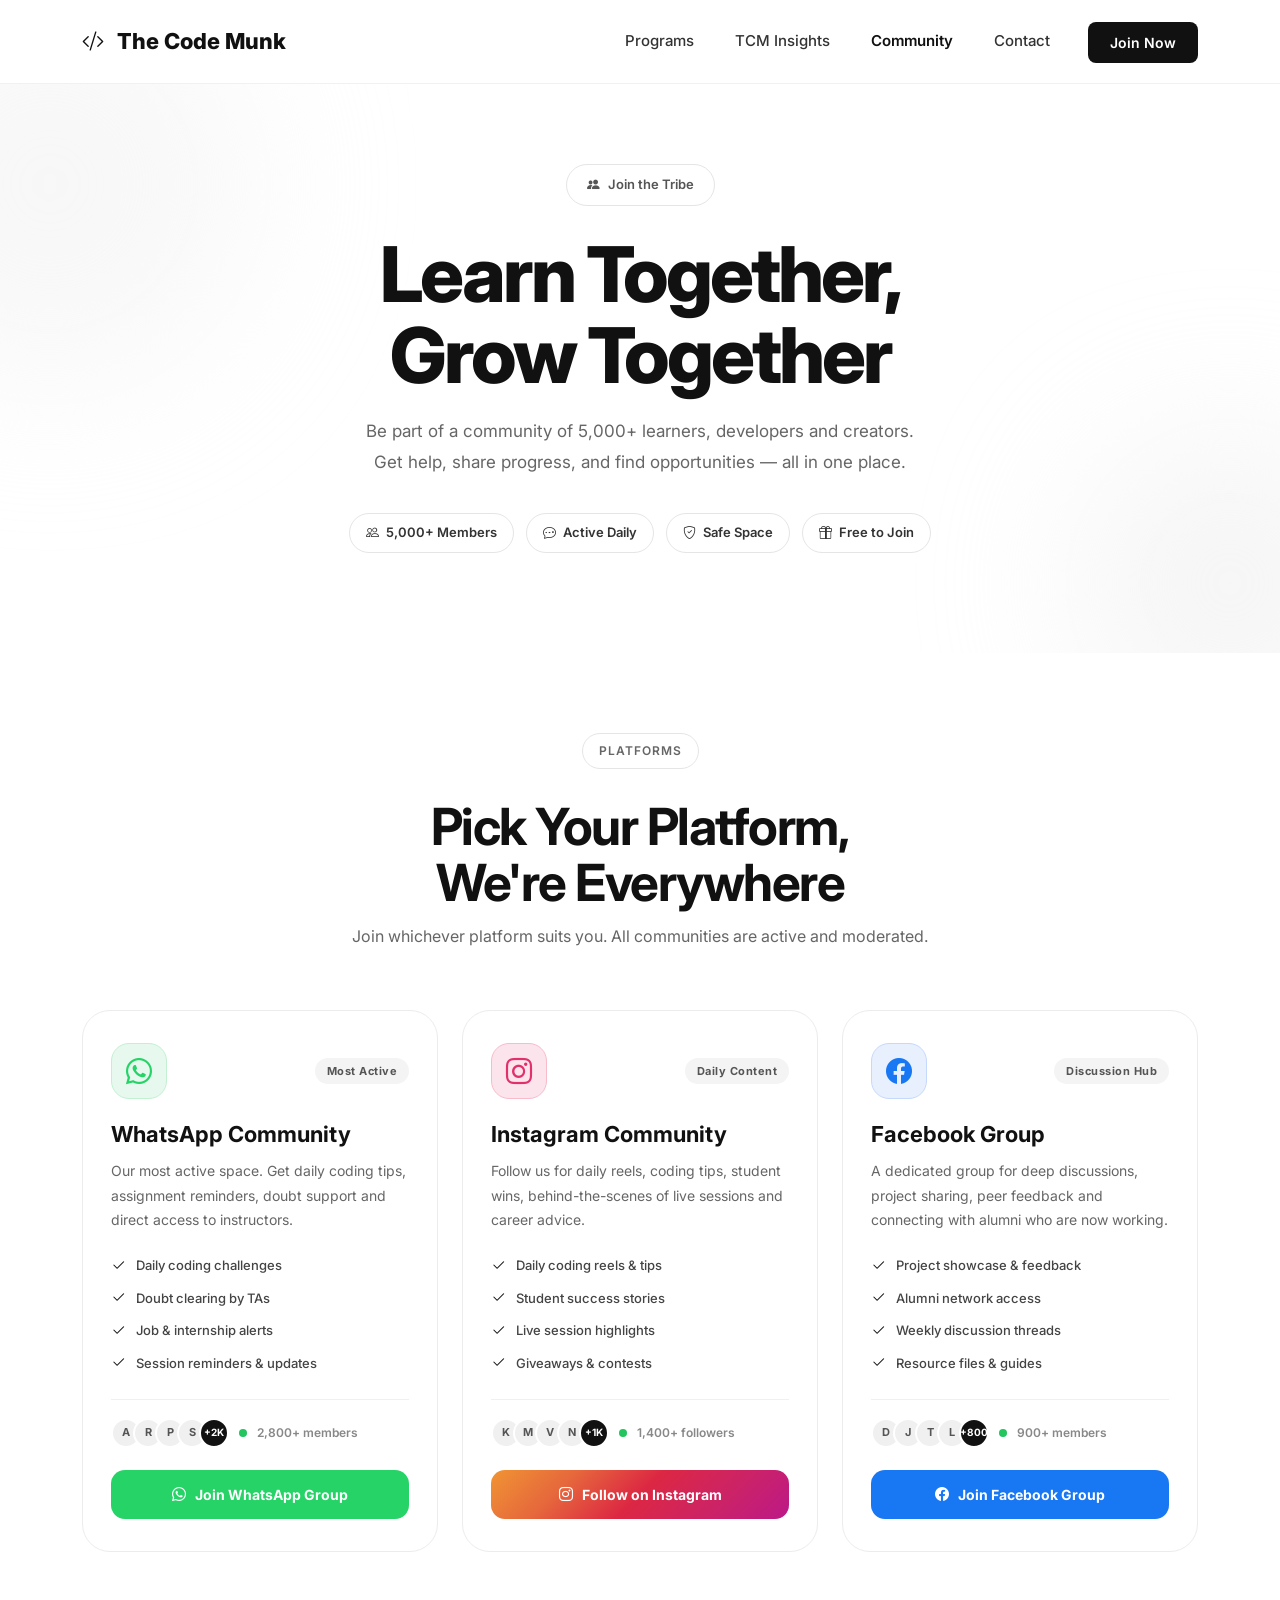
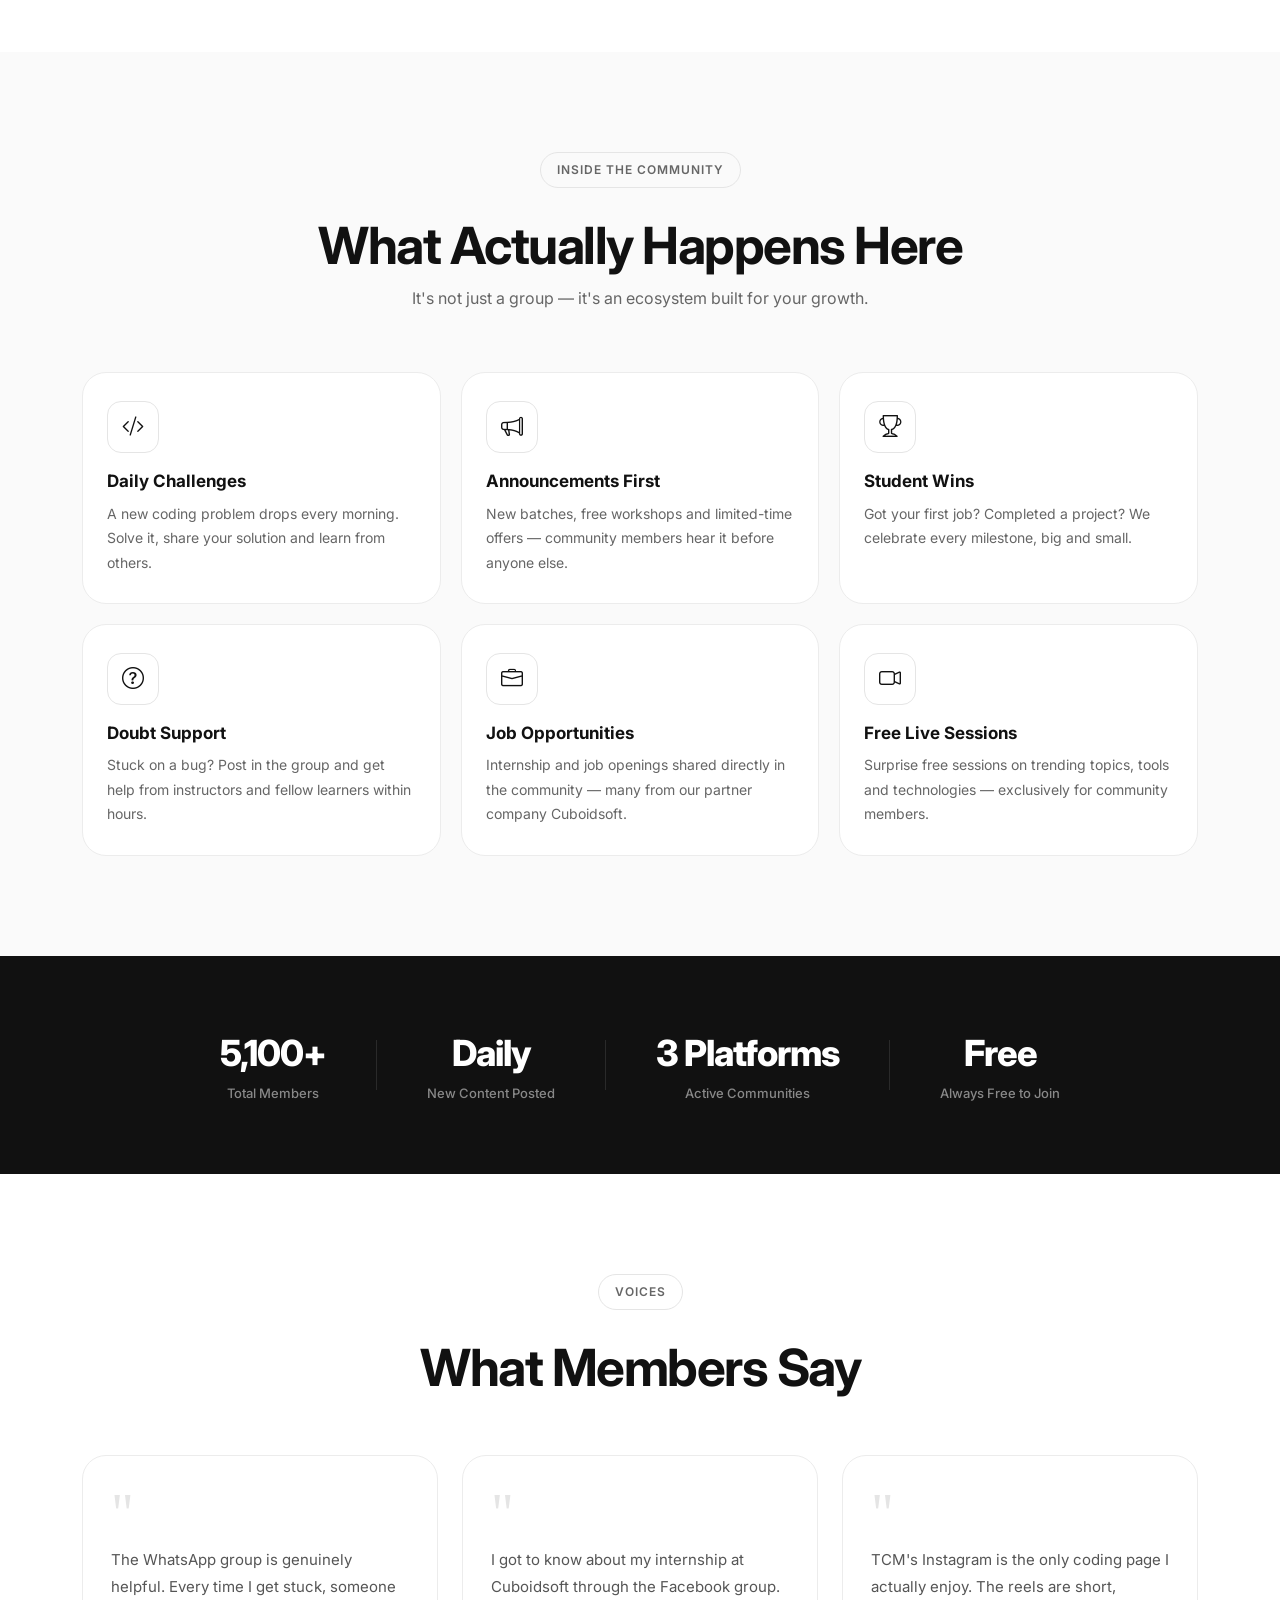
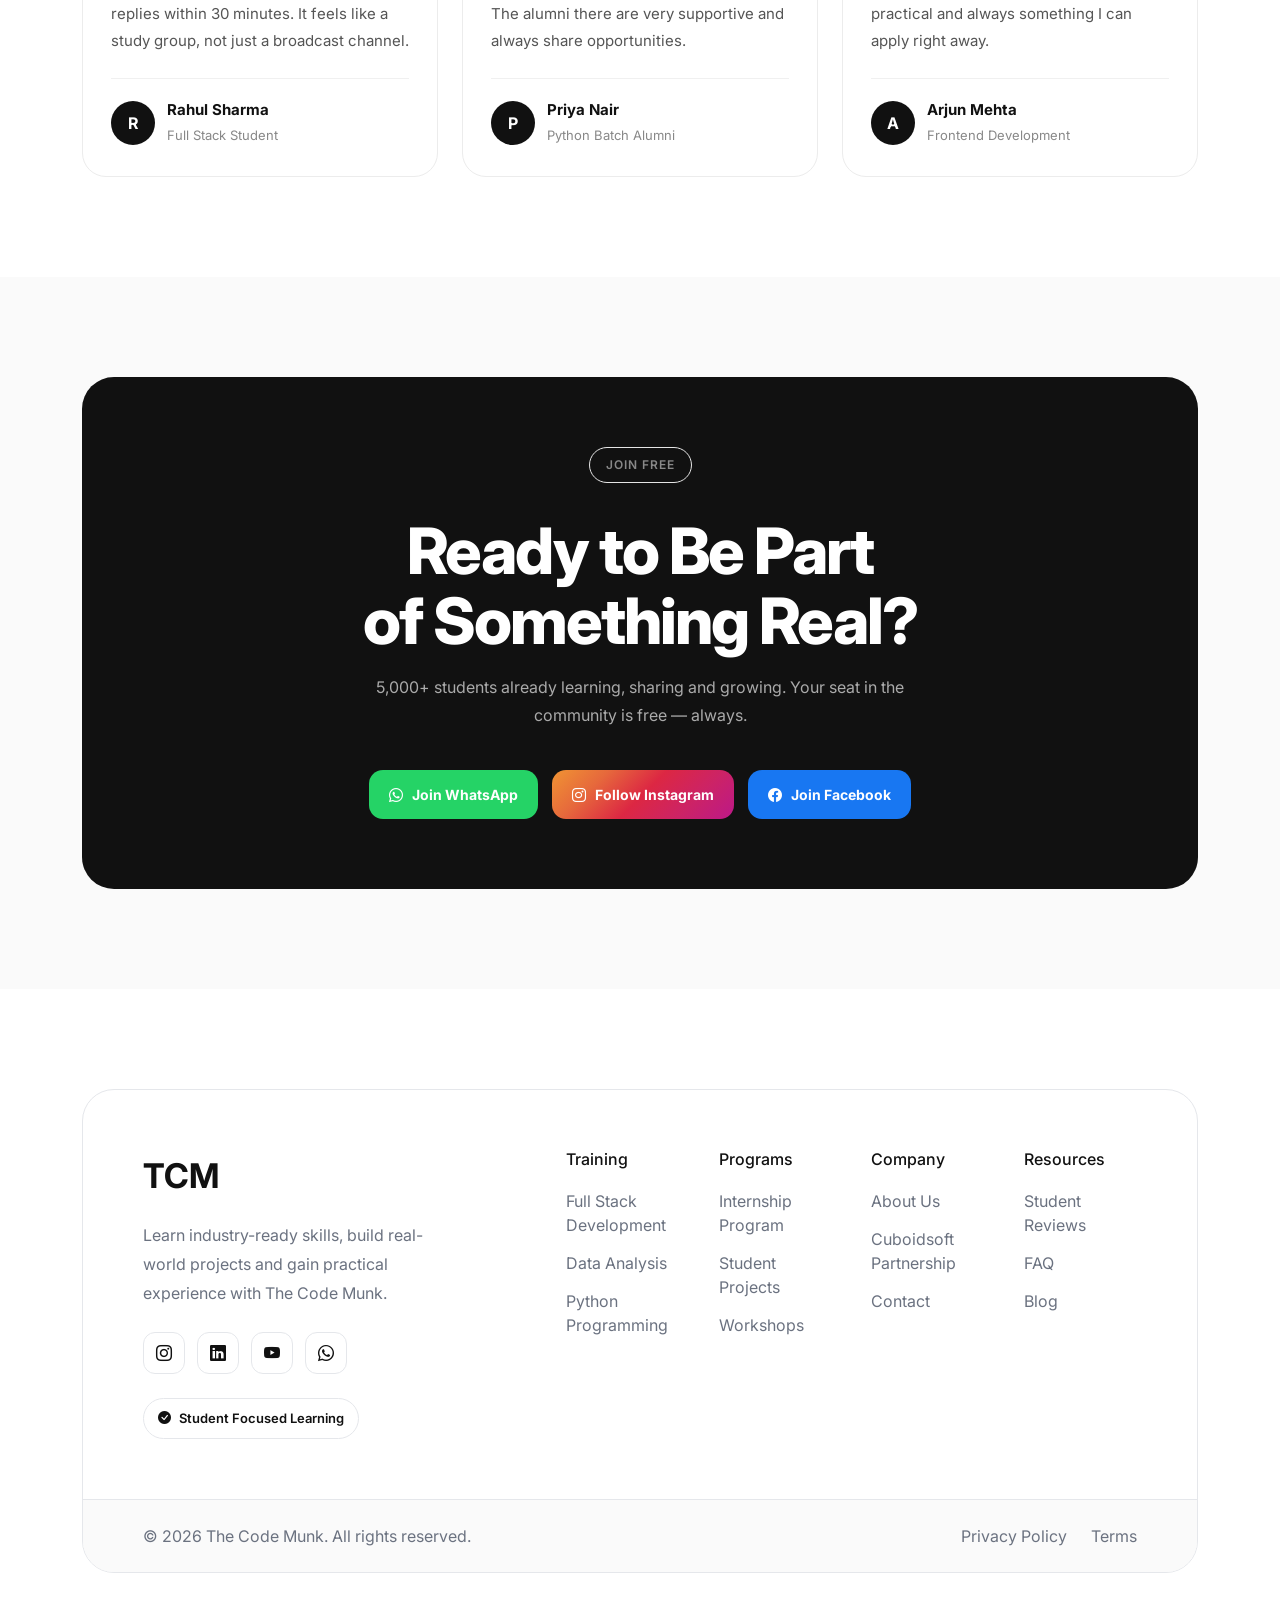
==== community.html @ fbb21da2 "Add files via upload" ====
<!DOCTYPE html>
<html lang="en">
<head>
    <meta charset="UTF-8">
    <meta name="viewport" content="width=device-width, initial-scale=1.0">
    <title>Community – The Code Munk</title>
    <link href="https://cdn.jsdelivr.net/npm/bootstrap@5.3.3/dist/css/bootstrap.min.css" rel="stylesheet">
    <link rel="stylesheet" href="https://cdn.jsdelivr.net/npm/bootstrap-icons@1.11.3/font/bootstrap-icons.min.css">
    <link rel="stylesheet" href="./assets/style.css">
    <link rel="stylesheet" href="./assets/community.css">
</head>
<body>

    <!-- ===== HEADER ===== -->
    <header class="header">
        <div class="container">
            <nav class="navbar navbar-expand-lg p-0">
                <a class="navbar-brand logo" href="index.html">
                    <i class="bi bi-code-slash"></i>
                    The Code Munk
                </a>
                <button class="navbar-toggler border-0 shadow-none" type="button"
                    data-bs-toggle="collapse" data-bs-target="#navbarMenu">
                    <i class="bi bi-list"></i>
                </button>
                <div class="collapse navbar-collapse justify-content-end" id="navbarMenu">
                    <ul class="navbar-nav align-items-lg-center">
                        <li class="nav-item"><a class="nav-link" href="programs.html">Programs</a></li>
                        <li class="nav-item"><a class="nav-link" href="insights.html">TCM Insights</a></li>
                        <li class="nav-item"><a class="nav-link active-nav" href="community.html">Community</a></li>
                        <li class="nav-item"><a class="nav-link" href="#">Contact</a></li>
                        <li class="nav-item"><a href="#" class="join-btn">Join Now</a></li>
                    </ul>
                </div>
            </nav>
        </div>
    </header>

    <!-- ===== HERO ===== -->
    <section class="cm-hero">
        <div class="container">
            <div class="cm-hero-inner">
                <span class="cm-hero-tag">
                    <i class="bi bi-people-fill"></i>
                    Join the Tribe
                </span>
                <h1>Learn Together,<br>Grow Together</h1>
                <p>
                    Be part of a community of 5,000+ learners, developers and creators.
                    Get help, share progress, and find opportunities — all in one place.
                </p>
                <div class="cm-hero-pills">
                    <span><i class="bi bi-people"></i> 5,000+ Members</span>
                    <span><i class="bi bi-chat-dots"></i> Active Daily</span>
                    <span><i class="bi bi-shield-check"></i> Safe Space</span>
                    <span><i class="bi bi-gift"></i> Free to Join</span>
                </div>
            </div>
        </div>
        <!-- Floating blobs -->
        <div class="cm-blob cm-blob-1"></div>
        <div class="cm-blob cm-blob-2"></div>
    </section>

    <!-- ===== PLATFORM CARDS ===== -->
    <section class="cm-platforms">
        <div class="container">

            <div class="cm-section-label text-center">
                <span class="section-tag">PLATFORMS</span>
                <h2>Pick Your Platform, <br class="d-none d-md-block">We're Everywhere</h2>
                <p>Join whichever platform suits you. All communities are active and moderated.</p>
            </div>

            <div class="cm-cards-grid">

                <!-- WhatsApp -->
                <div class="cm-platform-card cm-wa">
                    <div class="cm-platform-top">
                        <div class="cm-platform-icon">
                            <i class="bi bi-whatsapp"></i>
                        </div>
                        <div class="cm-platform-badge">Most Active</div>
                    </div>
                    <h3>WhatsApp Community</h3>
                    <p>
                        Our most active space. Get daily coding tips, assignment
                        reminders, doubt support and direct access to instructors.
                    </p>
                    <ul class="cm-platform-perks">
                        <li><i class="bi bi-check2"></i> Daily coding challenges</li>
                        <li><i class="bi bi-check2"></i> Doubt clearing by TAs</li>
                        <li><i class="bi bi-check2"></i> Job &amp; internship alerts</li>
                        <li><i class="bi bi-check2"></i> Session reminders &amp; updates</li>
                    </ul>
                    <div class="cm-members-row">
                        <div class="cm-member-avatars">
                            <span>A</span><span>R</span><span>P</span><span>S</span>
                            <span class="more">+2K</span>
                        </div>
                        <span class="cm-online-dot"></span>
                        <small>2,800+ members</small>
                    </div>
                    <a href="#" class="cm-join-btn cm-wa-btn">
                        <i class="bi bi-whatsapp"></i>
                        Join WhatsApp Group
                    </a>
                </div>

                <!-- Instagram -->
                <div class="cm-platform-card cm-ig">
                    <div class="cm-platform-top">
                        <div class="cm-platform-icon">
                            <i class="bi bi-instagram"></i>
                        </div>
                        <div class="cm-platform-badge">Daily Content</div>
                    </div>
                    <h3>Instagram Community</h3>
                    <p>
                        Follow us for daily reels, coding tips, student wins,
                        behind-the-scenes of live sessions and career advice.
                    </p>
                    <ul class="cm-platform-perks">
                        <li><i class="bi bi-check2"></i> Daily coding reels &amp; tips</li>
                        <li><i class="bi bi-check2"></i> Student success stories</li>
                        <li><i class="bi bi-check2"></i> Live session highlights</li>
                        <li><i class="bi bi-check2"></i> Giveaways &amp; contests</li>
                    </ul>
                    <div class="cm-members-row">
                        <div class="cm-member-avatars">
                            <span>K</span><span>M</span><span>V</span><span>N</span>
                            <span class="more">+1K</span>
                        </div>
                        <span class="cm-online-dot"></span>
                        <small>1,400+ followers</small>
                    </div>
                    <a href="#" class="cm-join-btn cm-ig-btn">
                        <i class="bi bi-instagram"></i>
                        Follow on Instagram
                    </a>
                </div>

                <!-- Facebook -->
                <div class="cm-platform-card cm-fb">
                    <div class="cm-platform-top">
                        <div class="cm-platform-icon">
                            <i class="bi bi-facebook"></i>
                        </div>
                        <div class="cm-platform-badge">Discussion Hub</div>
                    </div>
                    <h3>Facebook Group</h3>
                    <p>
                        A dedicated group for deep discussions, project sharing,
                        peer feedback and connecting with alumni who are now working.
                    </p>
                    <ul class="cm-platform-perks">
                        <li><i class="bi bi-check2"></i> Project showcase &amp; feedback</li>
                        <li><i class="bi bi-check2"></i> Alumni network access</li>
                        <li><i class="bi bi-check2"></i> Weekly discussion threads</li>
                        <li><i class="bi bi-check2"></i> Resource files &amp; guides</li>
                    </ul>
                    <div class="cm-members-row">
                        <div class="cm-member-avatars">
                            <span>D</span><span>J</span><span>T</span><span>L</span>
                            <span class="more">+800</span>
                        </div>
                        <span class="cm-online-dot"></span>
                        <small>900+ members</small>
                    </div>
                    <a href="#" class="cm-join-btn cm-fb-btn">
                        <i class="bi bi-facebook"></i>
                        Join Facebook Group
                    </a>
                </div>

            </div>

        </div>
    </section>

    <!-- ===== WHAT HAPPENS INSIDE ===== -->
    <section class="cm-inside">
        <div class="container">
            <div class="cm-section-label text-center">
                <span class="section-tag">INSIDE THE COMMUNITY</span>
                <h2>What Actually Happens Here</h2>
                <p>It's not just a group — it's an ecosystem built for your growth.</p>
            </div>
            <div class="cm-inside-grid">

                <div class="cm-inside-card">
                    <div class="cm-inside-icon"><i class="bi bi-code-slash"></i></div>
                    <h4>Daily Challenges</h4>
                    <p>A new coding problem drops every morning. Solve it, share your solution and learn from others.</p>
                </div>

                <div class="cm-inside-card">
                    <div class="cm-inside-icon"><i class="bi bi-megaphone"></i></div>
                    <h4>Announcements First</h4>
                    <p>New batches, free workshops and limited-time offers — community members hear it before anyone else.</p>
                </div>

                <div class="cm-inside-card">
                    <div class="cm-inside-icon"><i class="bi bi-trophy"></i></div>
                    <h4>Student Wins</h4>
                    <p>Got your first job? Completed a project? We celebrate every milestone, big and small.</p>
                </div>

                <div class="cm-inside-card">
                    <div class="cm-inside-icon"><i class="bi bi-question-circle"></i></div>
                    <h4>Doubt Support</h4>
                    <p>Stuck on a bug? Post in the group and get help from instructors and fellow learners within hours.</p>
                </div>

                <div class="cm-inside-card">
                    <div class="cm-inside-icon"><i class="bi bi-briefcase"></i></div>
                    <h4>Job Opportunities</h4>
                    <p>Internship and job openings shared directly in the community — many from our partner company Cuboidsoft.</p>
                </div>

                <div class="cm-inside-card">
                    <div class="cm-inside-icon"><i class="bi bi-camera-video"></i></div>
                    <h4>Free Live Sessions</h4>
                    <p>Surprise free sessions on trending topics, tools and technologies — exclusively for community members.</p>
                </div>

            </div>
        </div>
    </section>

    <!-- ===== STATS STRIP ===== -->
    <section class="cm-stats-strip">
        <div class="container">
            <div class="cm-stats-grid">
                <div class="cm-stat-item">
                    <strong>5,100+</strong>
                    <span>Total Members</span>
                </div>
                <div class="cm-stat-divider"></div>
                <div class="cm-stat-item">
                    <strong>Daily</strong>
                    <span>New Content Posted</span>
                </div>
                <div class="cm-stat-divider"></div>
                <div class="cm-stat-item">
                    <strong>3 Platforms</strong>
                    <span>Active Communities</span>
                </div>
                <div class="cm-stat-divider"></div>
                <div class="cm-stat-item">
                    <strong>Free</strong>
                    <span>Always Free to Join</span>
                </div>
            </div>
        </div>
    </section>

    <!-- ===== TESTIMONIALS ===== -->
    <section class="cm-testimonials">
        <div class="container">
            <div class="cm-section-label text-center">
                <span class="section-tag">VOICES</span>
                <h2>What Members Say</h2>
            </div>
            <div class="cm-testi-grid">

                <div class="cm-testi-card">
                    <div class="cm-testi-quote">"</div>
                    <p>The WhatsApp group is genuinely helpful. Every time I get stuck, someone replies within 30 minutes. It feels like a study group, not just a broadcast channel.</p>
                    <div class="cm-testi-user">
                        <div class="cm-testi-avatar">R</div>
                        <div>
                            <strong>Rahul Sharma</strong>
                            <span>Full Stack Student</span>
                        </div>
                    </div>
                </div>

                <div class="cm-testi-card">
                    <div class="cm-testi-quote">"</div>
                    <p>I got to know about my internship at Cuboidsoft through the Facebook group. The alumni there are very supportive and always share opportunities.</p>
                    <div class="cm-testi-user">
                        <div class="cm-testi-avatar">P</div>
                        <div>
                            <strong>Priya Nair</strong>
                            <span>Python Batch Alumni</span>
                        </div>
                    </div>
                </div>

                <div class="cm-testi-card">
                    <div class="cm-testi-quote">"</div>
                    <p>TCM's Instagram is the only coding page I actually enjoy. The reels are short, practical and always something I can apply right away.</p>
                    <div class="cm-testi-user">
                        <div class="cm-testi-avatar">A</div>
                        <div>
                            <strong>Arjun Mehta</strong>
                            <span>Frontend Development</span>
                        </div>
                    </div>
                </div>

            </div>
        </div>
    </section>

    <!-- ===== FINAL CTA ===== -->
    <section class="cm-cta">
        <div class="container">
            <div class="cm-cta-card">
                <span class="section-tag">JOIN FREE</span>
                <h2>Ready to Be Part<br>of Something Real?</h2>
                <p>5,000+ students already learning, sharing and growing. Your seat in the community is free — always.</p>
                <div class="cm-cta-btns">
                    <a href="#" class="cm-join-btn cm-wa-btn">
                        <i class="bi bi-whatsapp"></i> Join WhatsApp
                    </a>
                    <a href="#" class="cm-join-btn cm-ig-btn">
                        <i class="bi bi-instagram"></i> Follow Instagram
                    </a>
                    <a href="#" class="cm-join-btn cm-fb-btn">
                        <i class="bi bi-facebook"></i> Join Facebook
                    </a>
                </div>
            </div>
        </div>
    </section>

    <!-- ===== FOOTER ===== -->
    <footer class="footer">
        <div class="container">
            <div class="footer-card">
                <div class="footer-top">
                    <div class="footer-brand">
                        <a href="#" class="footer-logo">TCM</a>
                        <p>Learn industry-ready skills, build real-world projects and gain practical experience with The Code Munk.</p>
                        <div class="footer-social">
                            <a href="#"><i class="bi bi-instagram"></i></a>
                            <a href="#"><i class="bi bi-linkedin"></i></a>
                            <a href="#"><i class="bi bi-youtube"></i></a>
                            <a href="#"><i class="bi bi-whatsapp"></i></a>
                        </div>
                        <div class="footer-tag"><i class="bi bi-check-circle-fill"></i> Student Focused Learning</div>
                    </div>
                    <div class="footer-links">
                        <div class="footer-column">
                            <h4>Training</h4>
                            <a href="#">Full Stack Development</a>
                            <a href="#">Data Analysis</a>
                            <a href="#">Python Programming</a>
                        </div>
                        <div class="footer-column">
                            <h4>Programs</h4>
                            <a href="#">Internship Program</a>
                            <a href="#">Student Projects</a>
                            <a href="#">Workshops</a>
                        </div>
                        <div class="footer-column">
                            <h4>Company</h4>
                            <a href="#">About Us</a>
                            <a href="#">Cuboidsoft Partnership</a>
                            <a href="#">Contact</a>
                        </div>
                        <div class="footer-column">
                            <h4>Resources</h4>
                            <a href="#">Student Reviews</a>
                            <a href="#">FAQ</a>
                            <a href="#">Blog</a>
                        </div>
                    </div>
                </div>
                <div class="footer-bottom">
                    <p>© 2026 The Code Munk. All rights reserved.</p>
                    <div class="footer-bottom-links">
                        <a href="#">Privacy Policy</a>
                        <a href="#">Terms</a>
                    </div>
                </div>
            </div>
        </div>
    </footer>

    <script src="https://cdn.jsdelivr.net/npm/bootstrap@5.3.3/dist/js/bootstrap.bundle.min.js"></script>
</body>
</html>
---- assets/style.css ----
@import url('https://fonts.googleapis.com/css2?family=Inter:wght@300;400;500;600;700;800&display=swap');

*{
    margin:0;
    padding:0;
    box-sizing:border-box;
}

body{
    font-family:'Inter',sans-serif;
    background:#ffffff;
    color:#111111;
}

/* Header */

.header{
    background:#fff;
    border-bottom:1px solid #f1f1f1;
    padding:20px 0;
}

.logo{
    font-size:22px;
    font-weight:800;
    color:#111;
    text-decoration:none;
}

.logo i{
    margin-right:8px;
}

.nav-link{
    color:#333;
    font-size:15px;
    font-weight:500;
    margin-left:25px;
}

.nav-link:hover{
    color:#000;
}

.join-btn{
    margin-left:30px;
    background:#111;
    color:#fff;
    text-decoration:none;
    padding:12px 22px;
    font-size:14px;
    font-weight:600;
    border-radius:8px;
}

.join-btn:hover{
    color:#fff;
}

/* Hero */

.hero{
    min-height:calc(100vh - 85px);
    display:flex;
    align-items:center;
    padding:80px 0;
}

.hero-tag{
    display:inline-block;
    font-size:12px;
    letter-spacing:4px;
    font-weight:600;
    color:#888;
    margin-bottom:24px;
}

.hero-title{
    font-size:clamp(3rem,7vw,6rem);
    font-weight:700;
    line-height:1.05;
    letter-spacing:-3px;
    margin-bottom:24px;
}

.hero-description{
    max-width:650px;
    margin:auto;
    color:#666;
    font-size:clamp(1rem,1.5vw,1.15rem);
    line-height:1.9;
}

.hero-buttons{
    margin-top:40px;
    display:flex;
    justify-content:center;
    gap:15px;
    flex-wrap:wrap;
}

.primary-btn,
.secondary-btn{
    text-decoration:none;
    padding:14px 28px;
    font-weight:600;
    display:flex;
    align-items:center;
    gap:10px;
}

.primary-btn{
    background:#111;
    color:#fff;
    border-radius:8px;
}

.primary-btn:hover{
    color:#fff;
}

.secondary-btn{
    border:1px solid #ddd;
    color:#111;
    border-radius:8px;
}

.secondary-btn:hover{
    color:#111;
}

/* Tablet */

@media(max-width:991px){

    .navbar-nav{
        padding-top:20px;
        text-align:center;
    }

    .nav-link{
        margin:10px 0;
    }

    .join-btn{
        margin:15px 0 0;
        display:inline-block;
    }

    .hero{
        min-height:auto;
        padding:100px 0 80px;
    }
}

/* Mobile */

@media(max-width:576px){

    .logo{
        font-size:18px;
    }

    .hero{
        padding:70px 0;
    }

    .hero-title{
        letter-spacing:-1px;
        line-height:1.1;
    }

    .hero-description{
        font-size:15px;
        line-height:1.8;
    }

    .primary-btn,
    .secondary-btn{
        width:100%;
        max-width:260px;
        justify-content:center;
    }
}


/* Event CSS */
.events-section{
    padding:100px 0;
}

.section-header{
    margin-bottom:50px;
}

.section-tag{
    font-size:12px;
    letter-spacing:4px;
    text-transform:uppercase;
    font-weight:600;
    color:#777;
}

.section-title{
    font-size:clamp(2rem,5vw,3.5rem);
    font-weight:700;
    margin:15px 0;
}

.section-description{
    color:#666;
    max-width:600px;
    margin:auto;
}

/* Tabs */

.event-tabs{
    gap:10px;
    margin-bottom:50px;
}

.event-tabs .nav-link{
    border:1px solid #e5e5e5;
    background:#fff;
    color:#111;
    border-radius:50px;
    padding:10px 20px;
    font-size:14px;
}

.event-tabs .nav-link.active{
    background:#111;
    color:#fff;
}

/* Grid */

.event-grid{
    display:grid;
    grid-template-columns:repeat(2,1fr);
    gap:24px;
}

/* Card */

.event-card{
    border:1px solid #ececec;
    border-radius:24px;
    padding:28px;
    background:#fff;
}

.hidden-event{
    display:none;
}

.live-indicator{
    display:flex;
    align-items:center;
    gap:10px;
    margin-bottom:18px;
    font-size:12px;
    font-weight:600;
    text-transform:uppercase;
    color:#666;
}

.live-dot{
    width:8px;
    height:8px;
    border-radius:50%;
    background:#111;
    animation:blink 1.2s infinite;
}

@keyframes blink{
    50%{
        opacity:.2;
    }
}

.event-card h3{
    font-size:24px;
    font-weight:700;
    margin-bottom:12px;
}

.event-card p{
    color:#666;
    line-height:1.7;
    margin-bottom:20px;
}

/* Seat Layout */

.seat-visual{
    display:grid;
    grid-template-columns:repeat(8,1fr);
    gap:8px;
    max-width:240px;
    margin-bottom:12px;
}

.seat-visual span{
    width:18px;
    height:18px;
    border:1px solid #111;
    border-radius:4px;
}

.seat-visual .filled{
    background:#111;
}

.seat-count{
    font-size:13px;
    color:#666;
    margin-bottom:20px;
}

/* Meta */

.event-meta{
    display:flex;
    gap:18px;
    flex-wrap:wrap;
    margin-bottom:20px;
}

.event-meta span{
    display:flex;
    align-items:center;
    gap:8px;
    color:#666;
    font-size:14px;
}

/* Link */

.event-link{
    color:#111;
    text-decoration:none;
    font-weight:600;
}

.event-link:hover{
    color:#111;
}

/* Load More */

.load-more-wrap{
    text-align:center;
    margin-top:40px;
}

.load-more-btn{
    border:none;
    background:none;
    font-size:15px;
    font-weight:600;
    color:#111;
}

/* Mobile */

@media(max-width:768px){

    .events-section{
        padding:70px 0;
    }

    .event-grid{
        grid-template-columns:1fr;
    }

    .event-card{
        padding:22px;
    }

    .event-card h3{
        font-size:20px;
    }

    .seat-visual{
        max-width:220px;
    }
}


/* Courses Section */

/* =========================
COURSES SECTION
========================= */

.courses-section{
    padding:100px 0;
}

.section-header{
    text-align:center;
    max-width:700px;
    margin:0 auto 50px;
}

.section-tag{
    display:inline-block;
    font-size:12px;
    font-weight:600;
    letter-spacing:3px;
    text-transform:uppercase;
    color:#666;
    margin-bottom:15px;
}

.section-header h2{
    font-size:48px;
    font-weight:700;
    line-height:1.1;
    margin-bottom:15px;
    letter-spacing:-2px;
}

.section-header p{
    font-size:16px;
    color:#666;
    margin:0;
}

/* =========================
TABS
========================= */

.course-tabs{
    gap:12px;
    margin-bottom:50px;
}

.course-tabs .nav-link{
    border:none;
    background:#f5f5f5;
    color:#111;
    border-radius:50px;
    padding:12px 22px;
    font-size:14px;
    font-weight:500;
}

.course-tabs .nav-link.active{
    background:#111 !important;
    color:#fff !important;
}

/* =========================
GRID
========================= */

.course-grid{
    display:grid;
    grid-template-columns:repeat(3,1fr);
    gap:20px;
}

/* =========================
CARD
========================= */

.course-card{
    border:1px solid #ececec;
    border-radius:24px;
    padding:24px;
    background:#fff;
    transition:.3s ease;

    display:flex;
    flex-direction:column;
}

.course-card:hover{
    transform:translateY(-5px);
    border-color:#d8d8d8;
}

/* Icon */

.course-icon{
    width:52px;
    height:52px;
    border:1px solid #e5e5e5;
    border-radius:14px;

    display:flex;
    align-items:center;
    justify-content:center;

    margin-bottom:18px;
}

.course-icon i{
    font-size:22px;
}

/* Price */

.course-price{
    display:flex;
    align-items:center;
    gap:10px;

    margin-bottom:14px;

    font-size:24px;
    font-weight:700;
    color:#111;
}

.course-price span{
    font-size:14px;
    font-weight:500;
    color:#999;
    text-decoration:line-through;
}

/* Title */

.course-card h3{
    font-size:22px;
    font-weight:600;
    line-height:1.3;
    margin-bottom:12px;
}

/* Description */

.course-card p{
    color:#666;
    line-height:1.7;
    font-size:14px;
    margin-bottom:20px;
}

/* CTA */

.course-card a{
    text-decoration:none;
    color:#111;
    font-weight:600;
    font-size:14px;

    display:flex;
    align-items:center;
    gap:8px;

    margin-top:auto;
}

.course-card a i{
    transition:.3s;
}

.course-card:hover a i{
    transform:translateX(4px);
}

/* =========================
RESPONSIVE
========================= */

@media (max-width: 992px){

    .course-grid{
        grid-template-columns:repeat(2,1fr);
    }

    .section-header h2{
        font-size:38px;
    }

}

@media (max-width: 768px){

    .courses-section{
        padding:80px 0;
    }

    .course-grid{
        grid-template-columns:1fr;
    }

    .section-header h2{
        font-size:32px;
    }

    .course-tabs{
        gap:8px;
    }

    .course-tabs .nav-link{
        padding:10px 16px;
        font-size:13px;
    }

    .course-card{
        padding:20px;
    }

    .course-price{
        font-size:22px;
    }

}

/* Showcase */

.showcase-section{
    padding:120px 0;
    overflow:hidden;
}

.marquee-wrapper{
    width:100%;
    overflow:hidden;
    margin-top:60px;
}

.marquee-track{
    display:flex;
    gap:20px;
    width:max-content;
    animation:scrollMarquee 30s linear infinite;
}

.showcase-card{
    width:340px;
    height:220px;
    border-radius:24px;
    overflow:hidden;
    flex-shrink:0;
}

.showcase-card img{
    width:100%;
    height:100%;
    object-fit:cover;

    filter:grayscale(100%);
    transition:.5s ease;
}

.showcase-card:hover img{
    filter:grayscale(0%);
    transform:scale(1.08);
}

@keyframes scrollMarquee{

    from{
        transform:translateX(0);
    }

    to{
        transform:translateX(-50%);
    }

}

.showcase-section{
    padding:120px 0;
    overflow:hidden;
    position:relative;
}

.showcase-section .section-header{
    text-align:center;
    max-width:700px;
    margin:0 auto 70px;
}

.showcase-section .section-tag{
    font-size:12px;
    font-weight:600;
    letter-spacing:3px;
    text-transform:uppercase;
    color:#666;
}

.showcase-section h2{
    font-size:48px;
    font-weight:700;
    line-height:1.1;
    margin:15px 0;
    letter-spacing:-2px;
}

.showcase-section p{
    color:#666;
    margin:0;
}

/* Marquee */

.marquee-wrapper{
    overflow:hidden;
    width:100%;
    margin-bottom:20px;
}

.marquee-track{
    display:flex;
    gap:20px;
    width:max-content;
    animation:marqueeLeft 35s linear infinite;
}

.reverse .marquee-track{
    animation:marqueeRight 35s linear infinite;
}

.showcase-card{
    position:relative;
    width:360px;
    height:240px;
    overflow:hidden;
    border-radius:24px;
    flex-shrink:0;
    cursor:pointer;
}

.showcase-card img{
    width:100%;
    height:100%;
    object-fit:cover;

    filter:grayscale(100%);
    transition:.5s ease;
}

.showcase-card:hover img{
    filter:grayscale(0%);
    transform:scale(1.08);
}

.card-label{
    position:absolute;
    left:15px;
    bottom:15px;

    background:rgba(255,255,255,.9);
    backdrop-filter:blur(10px);

    padding:8px 14px;
    border-radius:50px;

    font-size:13px;
    font-weight:600;
    color:#111;
}

/* Fade Edges */

.showcase-section::before,
.showcase-section::after{
    content:"";
    position:absolute;
    top:0;
    width:120px;
    height:100%;
    z-index:10;
    pointer-events:none;
}

.showcase-section::before{
    left:0;
    background:linear-gradient(
        to right,
        #fff,
        transparent
    );
}

.showcase-section::after{
    right:0;
    background:linear-gradient(
        to left,
        #fff,
        transparent
    );
}

/* Animations */

@keyframes marqueeLeft{
    from{
        transform:translateX(0);
    }
    to{
        transform:translateX(-50%);
    }
}

@keyframes marqueeRight{
    from{
        transform:translateX(-50%);
    }
    to{
        transform:translateX(0);
    }
}

/* Mobile */

@media(max-width:768px){

    .showcase-section{
        padding:80px 0;
    }

    .showcase-section h2{
        font-size:32px;
    }

    .showcase-card{
        width:280px;
        height:190px;
    }

    .showcase-section::before,
    .showcase-section::after{
        width:50px;
    }

}


/* Internship */


.career-path-section{
    padding:120px 0;
}

.career-card{
    max-width:1100px;
    margin:auto;

    border:1px solid #ececec;
    border-radius:32px;

    padding:60px;

    text-align:center;
}

.career-badge{
    display:inline-block;

    padding:10px 18px;

    border:1px solid #e5e5e5;
    border-radius:50px;

    font-size:12px;
    font-weight:600;
    letter-spacing:2px;

    margin-bottom:25px;
}

.career-card h2{
    font-size:56px;
    line-height:1.05;
    font-weight:700;
    letter-spacing:-2px;

    max-width:800px;
    margin:0 auto 20px;
}

.career-card p{
    max-width:700px;
    margin:0 auto 50px;

    color:#666;
    line-height:1.8;
}

/* Journey */

.career-journey{
    display:flex;
    align-items:center;
    justify-content:center;

    margin-bottom:50px;
}

.journey-step{
    text-align:center;
    width:220px;
}

.step-icon{
    width:72px;
    height:72px;

    border:1px solid #e5e5e5;
    border-radius:20px;

    display:flex;
    align-items:center;
    justify-content:center;

    margin:auto auto 15px;
}

.step-icon i{
    font-size:28px;
}

.journey-step h4{
    font-size:20px;
    margin-bottom:6px;
}

.journey-step span{
    font-size:14px;
    color:#666;
}

.journey-line{
    width:100px;
    height:1px;
    background:#ddd;
}

/* Features */

.career-features{
    display:grid;
    grid-template-columns:repeat(4,1fr);
    gap:15px;

    margin-bottom:40px;
}

.feature-item{
    border:1px solid #ececec;
    border-radius:16px;

    padding:16px;

    display:flex;
    align-items:center;
    justify-content:center;
    gap:10px;

    font-size:14px;
}

.feature-item i{
    font-size:16px;
}

/* Button */

.career-btn{
    display:inline-flex;
    align-items:center;
    gap:10px;

    text-decoration:none;

    background:#111;
    color:#fff;

    padding:14px 24px;
    border-radius:50px;
}

.career-btn:hover{
    color:#fff;
}

/* Tablet */

@media(max-width:992px){

    .career-card{
        padding:40px;
    }

    .career-card h2{
        font-size:42px;
    }

    .career-features{
        grid-template-columns:repeat(2,1fr);
    }

}

/* Mobile */

@media(max-width:768px){

    .career-path-section{
        padding:80px 0;
    }

    .career-card{
        padding:30px 20px;
        border-radius:24px;
    }

    .career-card h2{
        font-size:32px;
    }

    .career-journey{
        flex-direction:column;
        gap:20px;
    }

    .journey-line{
        width:1px;
        height:40px;
    }

    .journey-step{
        width:100%;
    }

    .career-features{
        grid-template-columns:1fr;
    }

}

/* Why Us */

.why-tcm-section{
    padding:120px 0;
}

.section-header{
    max-width:800px;
    margin:0 auto 80px;
    text-align:center;
}

.section-badge{
    display:inline-flex;

    padding:10px 18px;

    border:1px solid #e5e5e5;
    border-radius:50px;

    font-size:12px;
    font-weight:600;

    letter-spacing:2px;

    margin-bottom:24px;
}

.section-header h2{
    font-size:58px;
    line-height:1.05;
    font-weight:700;

    letter-spacing:-2px;

    margin-bottom:20px;
}

.section-header p{
    max-width:700px;
    margin:auto;

    color:#666;
    line-height:1.8;
}

/* Timeline */

.why-timeline{
    max-width:900px;
    margin:auto;

    position:relative;
}

.why-timeline::before{
    content:"";
    position:absolute;

    top:0;
    bottom:0;

    left:44px;

    width:1px;

    background:#e5e7eb;
}
.timeline-item{
    display:flex;

    gap:40px;

    position:relative;

    padding-bottom:50px;
}

.timeline-item:last-child{
    padding-bottom:0;
}

.timeline-number{
    min-width:90px;
    width:90px;
    height:90px;

    background:#fff;

    border:1px solid #e8e8e8;
    border-radius:26px;

    display:flex;
    flex-direction:column;

    align-items:center;
    justify-content:center;

    gap:6px;

    position:relative;
    z-index:2;

    transition:.3s ease;
}

.timeline-number span{
    font-size:12px;
    font-weight:700;

    color:#888;

    letter-spacing:2px;
}

.timeline-number i{
    font-size:24px;
}

.timeline-content{
    flex:1;

    padding:32px;

    border:1px solid #ececec;
    border-radius:28px;

    background:#fff;

    transition:.3s ease;
}

.mini-tag{
    display:inline-flex;

    padding:7px 14px;

    border-radius:50px;

    background:#f7f7f7;

    font-size:12px;
    font-weight:600;

    margin-bottom:16px;
}

.timeline-content h3{
    font-size:26px;
    margin-bottom:12px;
}

.timeline-content p{
    color:#666;
    line-height:1.8;
}

.timeline-item:hover .timeline-number{
    transform:translateY(-4px);

    box-shadow:
    0 15px 35px rgba(0,0,0,.08);
}

.timeline-item:hover .timeline-content{
    transform:translateY(-4px);

    box-shadow:
    0 15px 35px rgba(0,0,0,.05);
}

@media(max-width:768px){

    .timeline-item{
        gap:16px;
        align-items:flex-start;
    }

    .timeline-content{
        width:100%;
        padding:18px;
    }

    .timeline-content h3{
        font-size:18px;
        line-height:1.3;
    }

    .timeline-content p{
        font-size:14px;
        line-height:1.7;
    }

}
/* Tablet */

@media(max-width:992px){

    .section-header h2{
        font-size:44px;
    }

}


/* Review */

.reviews-section{
    padding:120px 0;
    overflow:hidden;
}

.marquee-wrapper{
    overflow:hidden;
    position:relative;
    margin-bottom:24px;
}

.marquee-wrapper::before,
.marquee-wrapper::after{
    content:"";
    position:absolute;
    top:0;
    bottom:0;
    width:120px;
    z-index:2;
    pointer-events:none;
}

.marquee-wrapper::before{
    left:0;
    background:linear-gradient(to right,#fff,transparent);
}

.marquee-wrapper::after{
    right:0;
    background:linear-gradient(to left,#fff,transparent);
}

.marquee-track{
    display:flex;
    gap:24px;
    width:max-content;

    animation:scrollLeft 35s linear infinite;
}

.reverse .marquee-track{
    animation:scrollRight 35s linear infinite;
}

.marquee-wrapper:hover .marquee-track{
    animation-play-state:paused;
}

.review-card{
    width:380px;
    min-width:380px;

    padding:28px;

    border:1px solid #e5e7eb;
    border-radius:28px;

    background:#fff;

    transition:.3s ease;
}

.review-card:hover{
    transform:translateY(-4px);
    box-shadow:0 10px 30px rgba(0,0,0,.05);
}

.review-badge{
    display:inline-flex;
    align-items:center;
    gap:8px;

    padding:8px 14px;

    background:#f8f8f8;

    border-radius:50px;

    font-size:13px;
    font-weight:600;

    margin-bottom:18px;
}

.review-card p{
    color:#6b7280;
    line-height:1.8;
    margin-bottom:24px;
}

.review-user{
    display:flex;
    align-items:center;
    gap:12px;
}

.avatar{
    width:48px;
    height:48px;

    border-radius:50%;

    background:#f5f5f5;

    display:flex;
    align-items:center;
    justify-content:center;

    font-weight:700;
}

.review-user h5{
    margin:0;
    font-size:15px;
}

.review-user span{
    color:#6b7280;
    font-size:13px;
}

@keyframes scrollLeft{
    from{
        transform:translateX(0);
    }

    to{
        transform:translateX(-50%);
    }
}

@keyframes scrollRight{
    from{
        transform:translateX(-50%);
    }

    to{
        transform:translateX(0);
    }
}

@media(max-width:768px){

    .reviews-section{
        padding:80px 0;
    }

    .review-card{
        width:280px;
        min-width:280px;

        padding:20px;
    }

    .marquee-track{
        gap:16px;
    }

    .marquee-wrapper::before,
    .marquee-wrapper::after{
        width:40px;
    }
}

/* Get in touch */
.career-consultation-section{ padding:120px 0; } .consultation-card{ max-width:820px; margin:auto; padding:60px; background:#fff; border:1px solid #e5e7eb; border-radius:32px; box-shadow: 0 20px 60px rgba(0,0,0,.03); } .consultation-header{ text-align:center; max-width:650px; margin:0 auto 40px; } .consultation-header h2{ font-size:56px; line-height:1.05; letter-spacing:-2px; margin:20px 0; } .consultation-header p{ color:#6b7280; line-height:1.8; max-width:600px; margin:auto; } .trust-pills{ display:flex; justify-content:center; flex-wrap:wrap; gap:12px; margin-top:30px; } .trust-pills span{ display:flex; align-items:center; gap:8px; padding:10px 16px; border:1px solid #e5e7eb; border-radius:50px; font-size:13px; font-weight:600; } .form-row{ display:grid; grid-template-columns:1fr 1fr; gap:20px; } .form-group{ margin-bottom:20px; } .form-group label{ display:block; margin-bottom:10px; font-size:14px; font-weight:600; } .form-group input{ width:100%; height:56px; padding:0 18px; border:1px solid #e5e7eb; border-radius:16px; outline:none; transition:.3s; } .form-group input:focus{ border-color:#111; } .consultation-btn{ width:100%; border:none; background:#111; color:#fff; border-radius:20px; padding:18px 24px; display:flex; align-items:center; justify-content:space-between; cursor:pointer; margin-top:10px; transition:.3s; } .consultation-btn:hover{ transform:translateY(-2px); } .consultation-btn strong{ display:block; text-align:left; font-size:15px; } .consultation-btn span{ display:block; text-align:left; font-size:12px; opacity:.75; margin-top:4px; } .form-note{ text-align:center; color:#6b7280; font-size:13px; margin-top:18px; } @media(max-width:768px){ .career-consultation-section{ padding:80px 0; } .consultation-card{ padding:30px 22px; border-radius:24px; } .consultation-header h2{ font-size:34px; letter-spacing:-1px; } .form-row{ grid-template-columns:1fr; } .trust-pills{ flex-direction:column; align-items:center; } .consultation-btn{ padding:16px 18px; } }

/* Footer */

.footer{
    padding:100px 0 40px;
}

.footer-card{

    border:1px solid #e5e7eb;

    border-radius:32px;

    overflow:hidden;

    background:#fff;
}

.footer-top{

    display:grid;

    grid-template-columns:
    1.2fr 2fr;

    gap:80px;

    padding:60px;
}

.footer-logo{

    font-size:34px;

    font-weight:700;

    color:#111;

    text-decoration:none;

    margin-bottom:20px;

    display:inline-block;
}

.footer-brand p{

    color:#6b7280;

    line-height:1.8;

    max-width:320px;

    margin-bottom:24px;
}

.footer-social{

    display:flex;

    gap:12px;

    margin-bottom:24px;
}

.footer-social a{

    width:42px;
    height:42px;

    border:1px solid #e5e7eb;

    border-radius:12px;

    display:flex;

    align-items:center;
    justify-content:center;

    color:#111;

    text-decoration:none;

    transition:.3s;
}

.footer-social a:hover{

    transform:translateY(-3px);
}

.footer-tag{

    display:inline-flex;

    align-items:center;

    gap:8px;

    padding:10px 14px;

    border:1px solid #e5e7eb;

    border-radius:50px;

    font-size:13px;

    font-weight:600;
}

.footer-links{

    display:grid;

    grid-template-columns:
    repeat(4,1fr);

    gap:40px;
}

.footer-column h4{

    margin-bottom:20px;

    font-size:16px;
}

.footer-column a{

    display:block;

    text-decoration:none;

    color:#6b7280;

    margin-bottom:14px;

    transition:.3s;
}

.footer-column a:hover{

    color:#111;
}

.footer-bottom{

    display:flex;

    align-items:center;

    justify-content:space-between;

    padding:24px 60px;

    border-top:1px solid #e5e7eb;

    background:#fafafa;
}

.footer-bottom p{

    margin:0;

    color:#6b7280;
}

.footer-bottom-links{

    display:flex;

    gap:24px;
}

.footer-bottom-links a{

    color:#6b7280;

    text-decoration:none;
}

@media(max-width:768px){

    .footer-top{

        grid-template-columns:1fr;

        gap:40px;

        padding:30px 24px;
    }

    .footer-links{

        grid-template-columns:
        repeat(2,1fr);

        gap:30px;
    }

    .footer-bottom{

        flex-direction:column;

        gap:16px;

        text-align:center;

        padding:24px;
    }
}



/* FAQ */

.faq-section{
    padding:100px 0;
}

.faq-wrapper{

    max-width:900px;

    margin:50px auto 0;
}

.faq-wrapper details{

    border:1px solid #e5e7eb;

    border-radius:24px;

    margin-bottom:14px;

    overflow:hidden;

    background:#fff;

    transition:.3s;
}

.faq-wrapper details[open]{

    border-color:#d1d5db;
}

.faq-wrapper summary{

    list-style:none;

    cursor:pointer;

    padding:24px 28px;

    display:flex;

    align-items:center;

    justify-content:space-between;

    gap:20px;

    font-size:17px;

    font-weight:600;
}

.faq-wrapper summary::-webkit-details-marker{
    display:none;
}

.faq-wrapper summary i{

    width:38px;
    height:38px;

    border:1px solid #e5e7eb;

    border-radius:12px;

    display:flex;

    align-items:center;

    justify-content:center;

    flex-shrink:0;

    transition:.3s;
}

.faq-wrapper details[open] summary i{

    transform:rotate(45deg);
}

.faq-content{

    padding:0 28px 28px;

    color:#6b7280;

    line-height:1.8;

    max-width:90%;
}


/* Problem */

.transformation-section{
    padding:100px 0;
}

.transformation-grid{

    display:grid;

    grid-template-columns:repeat(2,1fr);

    gap:24px;
}

.transformation-card{

    border:1px solid #e5e7eb;

    border-radius:30px;

    padding:28px;

    background:#fff;

    transition:.35s ease;
}

.transformation-card:hover{

    transform:translateY(-5px);

    box-shadow:0 20px 50px rgba(0,0,0,.05);
}

.before-block,
.after-block{

    display:flex;

    gap:18px;

    align-items:flex-start;
}

.icon-box{

    width:64px;
    height:64px;

    border:1px solid #e5e7eb;

    border-radius:18px;

    display:flex;

    align-items:center;

    justify-content:center;

    flex-shrink:0;

    background:#fafafa;
}

.icon-box.success{

    background:#111;
    color:#fff;
    border-color:#111;
}

.icon-box i{

    font-size:24px;
}

.before-block span,
.after-block span{

    display:block;

    font-size:12px;

    letter-spacing:1px;

    text-transform:uppercase;

    color:#6b7280;

    margin-bottom:8px;
}

.before-block h3{

    font-size:24px;

    line-height:1.3;

    margin:0;
}

.after-block p{

    margin:0;

    line-height:1.8;

    color:#6b7280;
}

.arrow-divider{

    display:flex;

    justify-content:center;

    margin:24px 0;
}

.arrow-divider i{

    width:42px;
    height:42px;

    border:1px solid #e5e7eb;

    border-radius:12px;

    display:flex;

    align-items:center;

    justify-content:center;

    color:#111;
}

@media(max-width:992px){

    .transformation-grid{

        grid-template-columns:1fr;
    }
}

@media(max-width:768px){

    .transformation-section{
        padding:70px 0;
    }

    .transformation-card{

        padding:22px;

        border-radius:24px;
    }

    .icon-box{

        width:54px;
        height:54px;

        border-radius:14px;
    }

    .icon-box i{

        font-size:20px;
    }

    .before-block h3{

        font-size:20px;
    }

    .before-block,
    .after-block{

        gap:14px;
    }
}


/* Tools & Code */

.tech-stack-section{
    padding:100px 0;
}

.tech-marquee{

    overflow:hidden;

    position:relative;

    margin-top:30px;
}

.tech-track{

    display:flex;

    gap:18px;

    width:max-content;

    animation:scrollLeft 35s linear infinite;
}

.reverse .tech-track{

    animation:scrollRight 35s linear infinite;
}

.tech-card{

    min-width:220px;

    padding:18px 22px;

    border:1px solid #e5e7eb;

    border-radius:20px;

    display:flex;

    align-items:center;

    gap:14px;

    background:#fff;
}

.tech-card i{

    font-size:24px;
}

.tech-card span{

    font-weight:500;
}


/* Event Page */

.event-hero{

    padding:30px 0 80px;
}

.hero-grid{

    display:grid;

    grid-template-columns:1fr 380px;

    gap:80px;

    align-items:center;
}

.hero-tag{

    display:inline-flex;

    align-items:center;

    gap:10px;

    padding:10px 18px;

    border:1px solid #e5e5e5;

    border-radius:100px;

    font-size:13px;

    font-weight:600;

    margin-bottom:24px;
}

.hero-content h1{

    font-size:68px;

    line-height:1.05;

    font-weight:800;

    margin-bottom:24px;
}

.hero-content p{

    font-size:18px;

    color:#666;

    max-width:650px;

    line-height:1.8;

    margin-bottom:32px;
}

.hero-meta{

    display:flex;

    gap:25px;

    flex-wrap:wrap;

    margin-bottom:40px;
}

.hero-meta div{

    display:flex;

    align-items:center;

    gap:10px;

    color:#555;
}

.hero-actions{

    display:flex;

    gap:15px;
}

.btn-dark{

    background:#000;

    color:#fff;

    text-decoration:none;

    padding:16px 28px;

    border-radius:14px;
}

.btn-light{

    border:1px solid #ddd;

    color:#000;

    text-decoration:none;

    padding:16px 28px;

    border-radius:14px;
}

.availability-card{

    background:#fff;

    border:1px solid #eee;

    border-radius:32px;

    padding:35px;

    box-shadow:
    0 20px 60px rgba(0,0,0,.04);
}

.availability-header span{

    color:#888;

    font-size:13px;

    text-transform:uppercase;

    letter-spacing:1px;
}

.availability-header h3{

    font-size:42px;

    margin-top:10px;

    margin-bottom:30px;
}

.availability-grid{

    display:grid;

    grid-template-columns:repeat(4,1fr);

    gap:14px;

    margin-bottom:35px;
}

.dot{

    width:18px;

    height:18px;

    border-radius:50%;

    border:2px solid #000;

    margin:auto;
}

.dot.filled{

    background:#000;
}

.availability-stats{

    display:flex;

    justify-content:space-between;

    padding-top:25px;

    border-top:1px solid #eee;
}

.availability-stats strong{

    display:block;

    font-size:34px;
}

.availability-stats span{

    color:#666;
}

.status-badge{

    margin-top:25px;

    text-align:center;

    padding:12px;

    background:#f7f7f7;

    border-radius:14px;

    font-weight:600;
}

@media (max-width: 1024px){

    .hero-grid{

        grid-template-columns: 1fr;

        gap: 50px;
    }

    .hero-content{

        text-align: center;
    }

    .hero-content p{

        margin-left: auto;
        margin-right: auto;
    }

    .hero-meta{

        justify-content: center;
    }

    .hero-actions{

        justify-content: center;
    }

    .availability-card{

        max-width: 450px;

        width: 100%;

        margin: auto;
    }

}
@media (max-width: 768px){

    .event-hero{

        padding: 20px 0 60px;
    }

    .hero-content h1{

        font-size: 42px;

        line-height: 1.1;
    }

    .hero-content p{

        font-size: 16px;

        line-height: 1.7;
    }

    .hero-meta{

        gap: 15px;

        flex-direction: column;

        align-items: center;
    }

    .hero-actions{

        flex-direction: column;

        width: 100%;
    }

    .btn-dark,
    .btn-light{

        width: 100%;

        justify-content: center;

        text-align: center;
    }

    .availability-card{

        padding: 25px;
    }

}
@media (max-width: 480px){

    .hero-content h1{

        font-size: 34px;
    }

    .hero-tag{

        font-size: 12px;

        padding: 8px 14px;
    }

    .availability-header h3{

        font-size: 32px;
    }

    .availability-stats strong{

        font-size: 26px;
    }

    .availability-grid{

        gap: 10px;
    }

    .dot{

        width: 14px;

        height: 14px;
    }

}

/* Why Section Event Page */
/* ===========================
   WHY SECTION
=========================== */

.why-section{

    padding:80px 0;

    background:#fff;
}

.why-header{

    text-align:center;

    margin-bottom:40px;
}

.section-tag{

    display:inline-flex;

    align-items:center;

    justify-content:center;

    padding:8px 16px;

    border:1px solid #e5e5e5;

    border-radius:999px;

    font-size:12px;

    font-weight:600;

    letter-spacing:1px;

    color:#666;

    margin-bottom:15px;
}

.why-header h2{

    font-size:42px;

    line-height:1.1;

    font-weight:700;

    color:#111;

    margin:0;
}

.why-grid{

    display:grid;

    grid-template-columns:repeat(4,1fr);

    gap:20px;
}

.why-card{

    display:flex;

    align-items:flex-start;

    gap:18px;

    padding:24px;

    border:1px solid #ececec;

    border-radius:24px;

    background:#fff;

    transition:.3s ease;
}

.why-card:hover{

    transform:translateY(-4px);

    box-shadow:
    0 10px 30px rgba(0,0,0,.06);
}

.why-icon{

    min-width:56px;

    width:56px;

    height:56px;

    border-radius:16px;

    background:#000;

    color:#fff;

    display:flex;

    align-items:center;

    justify-content:center;
}

.why-icon i{

    font-size:22px;
}

.why-content h3{

    font-size:18px;

    font-weight:600;

    margin:0 0 8px;
}

.why-content p{

    font-size:14px;

    line-height:1.7;

    color:#666;

    margin:0;
}

/* ===========================
   TABLET
=========================== */

@media(max-width:992px){

    .why-grid{

        grid-template-columns:repeat(2,1fr);
    }

    .why-header h2{

        font-size:34px;
    }
}

/* ===========================
   MOBILE
=========================== */

@media(max-width:768px){

    .why-section{

        padding:60px 0;
    }

    .why-grid{

        grid-template-columns:1fr;

        gap:15px;
    }

    .why-header{

        margin-bottom:30px;
    }

    .why-header h2{

        font-size:28px;
    }

    .why-card{

        padding:20px;
    }

    .why-icon{

        width:50px;

        height:50px;

        min-width:50px;
    }

    .why-icon i{

        font-size:20px;
    }

    .why-content h3{

        font-size:16px;
    }

    .why-content p{

        font-size:13px;
    }
}

/* ===========================
   SMALL MOBILE
=========================== */

@media(max-width:480px){

    .why-header h2{

        font-size:24px;
    }

    .why-card{

        gap:15px;
    }
}

/* Share Event page */
/* ===================================
   QUICK ACTIONS SECTION
=================================== */

.quick-actions-section{

    padding:80px 0;
}

.quick-actions-wrapper{

    display:grid;

    grid-template-columns:repeat(3,1fr);

    gap:20px;
}

.action-card{

    display:flex;

    align-items:center;

    gap:18px;

    padding:24px;

    border:1px solid #ececec;

    border-radius:24px;

    background:#fff;

    transition:all .3s ease;

    min-height:120px;
}

.action-card:hover{

    transform:translateY(-4px);

    box-shadow:
    0 15px 40px rgba(0,0,0,.06);
}

.primary-action{

    background:#000;

    border-color:#000;

    color:#fff;
}

.primary-action p{

    color:rgba(255,255,255,.7);
}

.action-icon{

    width:60px;

    height:60px;

    min-width:60px;

    border-radius:18px;

    display:flex;

    align-items:center;

    justify-content:center;

    background:#f5f5f5;
}

.primary-action .action-icon{

    background:rgba(255,255,255,.1);

    color:#fff;
}

.action-icon i{

    font-size:24px;
}

.action-content{

    flex:1;
}

.action-content h3{

    font-size:18px;

    font-weight:600;

    margin-bottom:6px;
}

.action-content p{

    margin:0;

    color:#666;

    font-size:14px;

    line-height:1.6;
}

.action-btn{

    display:flex;

    align-items:center;

    justify-content:center;

    min-width:110px;

    height:46px;

    padding:0 18px;

    border-radius:12px;

    text-decoration:none;

    font-weight:600;

    border:none;

    cursor:pointer;

    white-space:nowrap;

    transition:.3s;
}

.primary-action .action-btn{

    background:#fff;

    color:#000;
}

.secondary{

    background:#000;

    color:#fff;
}

/* ===================================
   LARGE TABLET
=================================== */

@media (max-width:1200px){

    .quick-actions-wrapper{

        gap:16px;
    }

    .action-card{

        padding:20px;
    }

    .action-content h3{

        font-size:17px;
    }

}

/* ===================================
   TABLET
=================================== */

@media (max-width:992px){

    .quick-actions-wrapper{

        grid-template-columns:1fr;

        gap:16px;
    }

    .action-card{

        min-height:auto;
    }

}

/* ===================================
   MOBILE
=================================== */

@media (max-width:768px){

    .quick-actions-section{

        padding:60px 0;
    }

    .action-card{

        flex-direction:column;

        text-align:center;

        padding:22px;
    }

    .action-content{

        width:100%;
    }

    .action-content h3{

        margin-bottom:8px;
    }

    .action-btn{

        width:100%;

        margin-top:10px;
    }

}

/* ===================================
   SMALL MOBILE
=================================== */

@media (max-width:576px){

    .quick-actions-section{

        padding:50px 0;
    }

    .action-card{

        border-radius:20px;

        padding:20px;
    }

    .action-icon{

        width:54px;

        height:54px;

        min-width:54px;
    }

    .action-icon i{

        font-size:20px;
    }

    .action-content h3{

        font-size:16px;
    }

    .action-content p{

        font-size:13px;
    }

}

/* ===================================
   EXTRA SMALL DEVICES
=================================== */

@media (max-width:400px){

    .action-card{

        padding:18px;
    }

    .action-btn{

        height:42px;

        font-size:14px;
    }

}
---- assets/community.css ----
/* =============================================
   COMMUNITY PAGE CSS – The Code Munk
   ============================================= */

.active-nav {
    color: #111 !important;
    font-weight: 600 !important;
}

/* ---- Hero ---- */
.cm-hero {
    padding: 80px 0 100px;
    position: relative;
    overflow: hidden;
    text-align: center;
}

.cm-hero-inner {
    position: relative;
    z-index: 2;
    max-width: 720px;
    margin: 0 auto;
}

.cm-hero-tag {
    display: inline-flex;
    align-items: center;
    gap: 8px;
    padding: 10px 20px;
    border: 1px solid #e5e5e5;
    border-radius: 50px;
    font-size: 13px;
    font-weight: 600;
    color: #555;
    margin-bottom: 28px;
}

.cm-hero h1 {
    font-size: clamp(2.8rem, 6vw, 5.5rem);
    font-weight: 800;
    line-height: 1.06;
    letter-spacing: -3px;
    margin-bottom: 20px;
    color: #111;
}

.cm-hero p {
    font-size: 17px;
    color: #666;
    line-height: 1.8;
    max-width: 560px;
    margin: 0 auto 36px;
}

.cm-hero-pills {
    display: flex;
    justify-content: center;
    flex-wrap: wrap;
    gap: 12px;
}

.cm-hero-pills span {
    display: inline-flex;
    align-items: center;
    gap: 7px;
    padding: 9px 16px;
    border: 1px solid #e5e5e5;
    border-radius: 50px;
    font-size: 13px;
    font-weight: 600;
    color: #333;
    background: #fff;
}

/* Blobs */
.cm-blob {
    position: absolute;
    border-radius: 50%;
    filter: blur(80px);
    pointer-events: none;
    opacity: .5;
}

.cm-blob-1 {
    width: 400px;
    height: 400px;
    background: #f0f0f0;
    top: -100px;
    left: -150px;
}

.cm-blob-2 {
    width: 300px;
    height: 300px;
    background: #ebebeb;
    bottom: -80px;
    right: -100px;
}

/* ---- Section Label ---- */
.cm-section-label {
    max-width: 700px;
    margin: 0 auto 60px;
}

.cm-section-label h2 {
    font-size: clamp(2rem, 4vw, 3.2rem);
    font-weight: 700;
    letter-spacing: -1.5px;
    margin: 14px 0 12px;
    line-height: 1.1;
}

.cm-section-label p {
    color: #666;
    font-size: 16px;
    line-height: 1.7;
    margin: 0;
}

/* ---- Platform Cards ---- */
.cm-platforms {
    padding: 80px 0 100px;
    background: #fff;
}

.cm-cards-grid {
    display: grid;
    grid-template-columns: repeat(3, 1fr);
    gap: 24px;
}

.cm-platform-card {
    border: 1px solid #ececec;
    border-radius: 28px;
    padding: 32px 28px;
    background: #fff;
    display: flex;
    flex-direction: column;
    transition: .3s ease;
}

.cm-platform-card:hover {
    transform: translateY(-6px);
    box-shadow: 0 20px 60px rgba(0,0,0,.07);
}

.cm-platform-top {
    display: flex;
    align-items: center;
    justify-content: space-between;
    margin-bottom: 22px;
}

.cm-platform-icon {
    width: 56px;
    height: 56px;
    border-radius: 18px;
    display: flex;
    align-items: center;
    justify-content: center;
    font-size: 26px;
    border: 1px solid #eee;
}

/* Platform icon colors */
.cm-wa .cm-platform-icon {
    background: #e7f9ef;
    color: #25d366;
    border-color: #c3f0d1;
}

.cm-ig .cm-platform-icon {
    background: #fce4ec;
    color: #e1306c;
    border-color: #f8bbca;
}

.cm-fb .cm-platform-icon {
    background: #e8f0fe;
    color: #1877f2;
    border-color: #c5d9fc;
}

.cm-platform-badge {
    font-size: 11px;
    font-weight: 700;
    letter-spacing: .5px;
    padding: 5px 12px;
    border-radius: 50px;
    background: #f4f4f4;
    color: #555;
}

.cm-platform-card h3 {
    font-size: 22px;
    font-weight: 700;
    margin-bottom: 12px;
    color: #111;
}

.cm-platform-card > p {
    font-size: 14px;
    color: #666;
    line-height: 1.75;
    margin-bottom: 22px;
}

/* Perks */
.cm-platform-perks {
    list-style: none;
    padding: 0;
    margin: 0 0 24px;
    display: flex;
    flex-direction: column;
    gap: 10px;
}

.cm-platform-perks li {
    display: flex;
    align-items: center;
    gap: 10px;
    font-size: 13px;
    color: #444;
    font-weight: 500;
}

.cm-platform-perks li i {
    font-size: 15px;
    color: #111;
    flex-shrink: 0;
}

/* Members Row */
.cm-members-row {
    display: flex;
    align-items: center;
    gap: 10px;
    margin-bottom: 22px;
    margin-top: auto;
    padding-top: 18px;
    border-top: 1px solid #f0f0f0;
}

.cm-member-avatars {
    display: flex;
}

.cm-member-avatars span {
    width: 30px;
    height: 30px;
    border-radius: 50%;
    background: #f0f0f0;
    border: 2px solid #fff;
    display: flex;
    align-items: center;
    justify-content: center;
    font-size: 11px;
    font-weight: 700;
    color: #555;
    margin-left: -8px;
}

.cm-member-avatars span:first-child { margin-left: 0; }

.cm-member-avatars .more {
    background: #111;
    color: #fff;
    font-size: 10px;
}

.cm-online-dot {
    width: 8px;
    height: 8px;
    border-radius: 50%;
    background: #22c55e;
    flex-shrink: 0;
    animation: blink 1.5s infinite;
}

.cm-members-row small {
    font-size: 12px;
    color: #888;
    font-weight: 600;
}

/* Join Buttons */
.cm-join-btn {
    display: flex;
    align-items: center;
    justify-content: center;
    gap: 9px;
    padding: 14px 20px;
    border-radius: 14px;
    font-weight: 700;
    font-size: 14px;
    text-decoration: none;
    transition: .2s ease;
    cursor: pointer;
    border: none;
}

.cm-wa-btn {
    background: #25d366;
    color: #fff;
}

.cm-wa-btn:hover {
    background: #1db954;
    color: #fff;
    transform: translateY(-2px);
}

.cm-ig-btn {
    background: linear-gradient(135deg, #f09433, #e6683c, #dc2743, #cc2366, #bc1888);
    color: #fff;
}

.cm-ig-btn:hover {
    opacity: .9;
    color: #fff;
    transform: translateY(-2px);
}

.cm-fb-btn {
    background: #1877f2;
    color: #fff;
}

.cm-fb-btn:hover {
    background: #0d65d9;
    color: #fff;
    transform: translateY(-2px);
}

/* ---- Inside Section ---- */
.cm-inside {
    padding: 100px 0;
    background: #fafafa;
}

.cm-inside-grid {
    display: grid;
    grid-template-columns: repeat(3, 1fr);
    gap: 20px;
    margin-top: 60px;
}

.cm-inside-card {
    background: #fff;
    border: 1px solid #ececec;
    border-radius: 24px;
    padding: 28px 24px;
    transition: .3s;
}

.cm-inside-card:hover {
    transform: translateY(-4px);
    box-shadow: 0 12px 36px rgba(0,0,0,.05);
}

.cm-inside-icon {
    width: 52px;
    height: 52px;
    border: 1px solid #e5e5e5;
    border-radius: 14px;
    display: flex;
    align-items: center;
    justify-content: center;
    margin-bottom: 18px;
    font-size: 22px;
    color: #111;
}

.cm-inside-card h4 {
    font-size: 17px;
    font-weight: 700;
    margin-bottom: 10px;
    color: #111;
}

.cm-inside-card p {
    font-size: 14px;
    color: #666;
    line-height: 1.75;
    margin: 0;
}

/* ---- Stats Strip ---- */
.cm-stats-strip {
    padding: 50px 0;
    background: #111;
}

.cm-stats-grid {
    display: flex;
    align-items: center;
    justify-content: center;
    gap: 0;
    flex-wrap: wrap;
}

.cm-stat-item {
    text-align: center;
    padding: 20px 50px;
}

.cm-stat-item strong {
    display: block;
    font-size: 36px;
    font-weight: 800;
    color: #fff;
    letter-spacing: -1px;
}

.cm-stat-item span {
    font-size: 13px;
    color: #888;
    font-weight: 500;
}

.cm-stat-divider {
    width: 1px;
    height: 50px;
    background: #2a2a2a;
}

/* ---- Testimonials ---- */
.cm-testimonials {
    padding: 100px 0;
    background: #fff;
}

.cm-testi-grid {
    display: grid;
    grid-template-columns: repeat(3, 1fr);
    gap: 24px;
    margin-top: 60px;
}

.cm-testi-card {
    border: 1px solid #ececec;
    border-radius: 24px;
    padding: 30px 28px;
    background: #fff;
    position: relative;
    transition: .3s;
}

.cm-testi-card:hover {
    box-shadow: 0 10px 30px rgba(0,0,0,.05);
    transform: translateY(-3px);
}

.cm-testi-quote {
    font-size: 56px;
    line-height: 1;
    color: #e5e5e5;
    font-family: Georgia, serif;
    margin-bottom: 4px;
}

.cm-testi-card p {
    font-size: 15px;
    color: #555;
    line-height: 1.8;
    margin-bottom: 24px;
}

.cm-testi-user {
    display: flex;
    align-items: center;
    gap: 12px;
    padding-top: 20px;
    border-top: 1px solid #f0f0f0;
}

.cm-testi-avatar {
    width: 44px;
    height: 44px;
    border-radius: 50%;
    background: #111;
    color: #fff;
    display: flex;
    align-items: center;
    justify-content: center;
    font-size: 16px;
    font-weight: 700;
    flex-shrink: 0;
}

.cm-testi-user strong {
    display: block;
    font-size: 15px;
    color: #111;
}

.cm-testi-user span {
    font-size: 13px;
    color: #888;
}

/* ---- Final CTA ---- */
.cm-cta {
    padding: 100px 0;
    background: #fafafa;
}

.cm-cta-card {
    background: #111;
    border-radius: 32px;
    padding: 70px 60px;
    text-align: center;
}

.cm-cta-card .section-tag {
    color: #888;
}

.cm-cta-card h2 {
    font-size: clamp(2.4rem, 5vw, 4rem);
    font-weight: 800;
    letter-spacing: -2px;
    color: #fff;
    margin: 18px 0 16px;
    line-height: 1.1;
}

.cm-cta-card p {
    color: #aaa;
    font-size: 16px;
    line-height: 1.8;
    max-width: 560px;
    margin: 0 auto 40px;
}

.cm-cta-btns {
    display: flex;
    justify-content: center;
    flex-wrap: wrap;
    gap: 14px;
}

/* =============================================
   RESPONSIVE
   ============================================= */

@media (max-width: 992px) {
    .cm-cards-grid {
        grid-template-columns: 1fr;
        max-width: 500px;
        margin: 0 auto;
    }

    .cm-inside-grid {
        grid-template-columns: repeat(2, 1fr);
    }

    .cm-testi-grid {
        grid-template-columns: repeat(2, 1fr);
    }

    .cm-hero h1 {
        letter-spacing: -2px;
    }
}

@media (max-width: 768px) {
    .cm-hero {
        padding: 60px 0 80px;
    }

    .cm-hero h1 {
        letter-spacing: -1.5px;
    }

    .cm-inside-grid {
        grid-template-columns: 1fr;
    }

    .cm-testi-grid {
        grid-template-columns: 1fr;
    }

    .cm-stats-grid {
        flex-direction: column;
        gap: 0;
    }

    .cm-stat-divider {
        width: 60px;
        height: 1px;
        background: #2a2a2a;
    }

    .cm-stat-item {
        padding: 18px 30px;
    }

    .cm-cta-card {
        padding: 50px 24px;
        border-radius: 24px;
    }

    .cm-cta-card h2 {
        font-size: 2.2rem;
        letter-spacing: -1px;
    }

    .cm-cta-btns {
        flex-direction: column;
        align-items: center;
    }

    .cm-join-btn {
        width: 100%;
        max-width: 300px;
    }

    .cm-section-label h2 {
        font-size: 2rem;
        letter-spacing: -1px;
    }
}
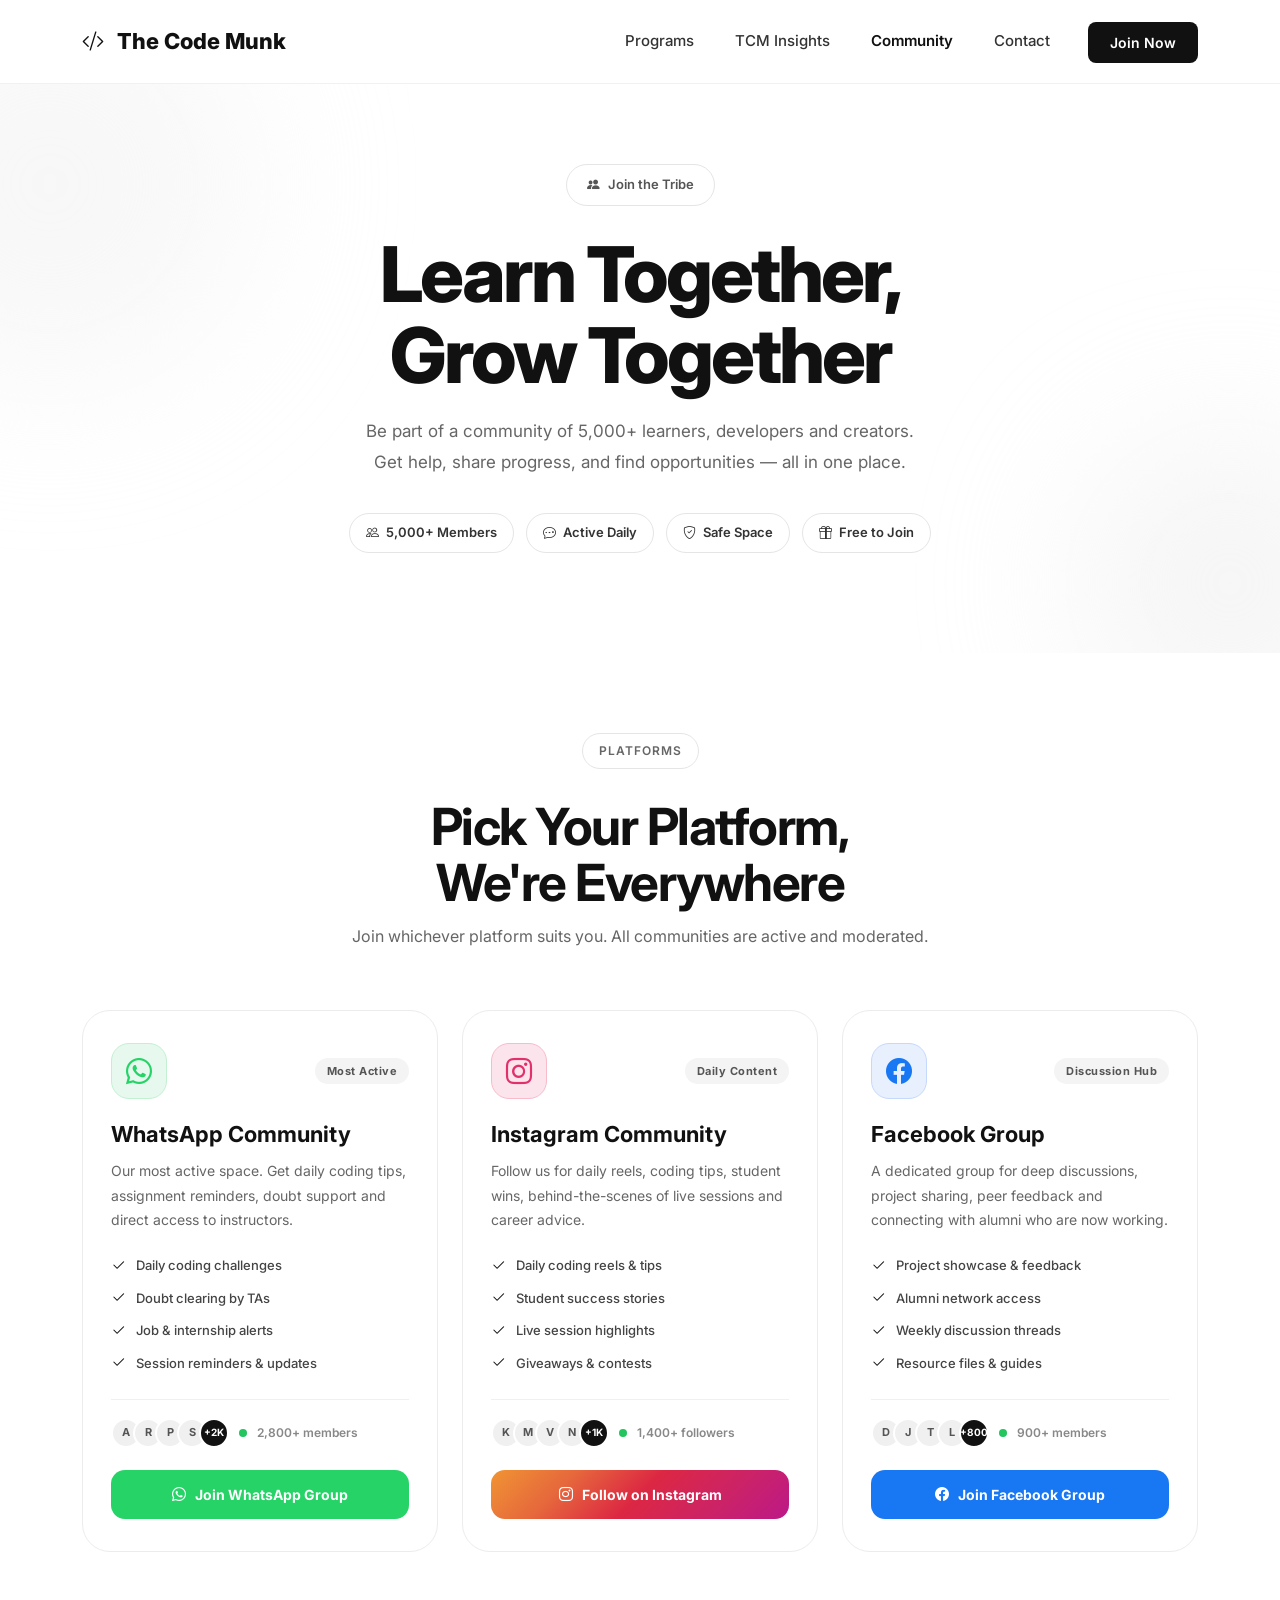
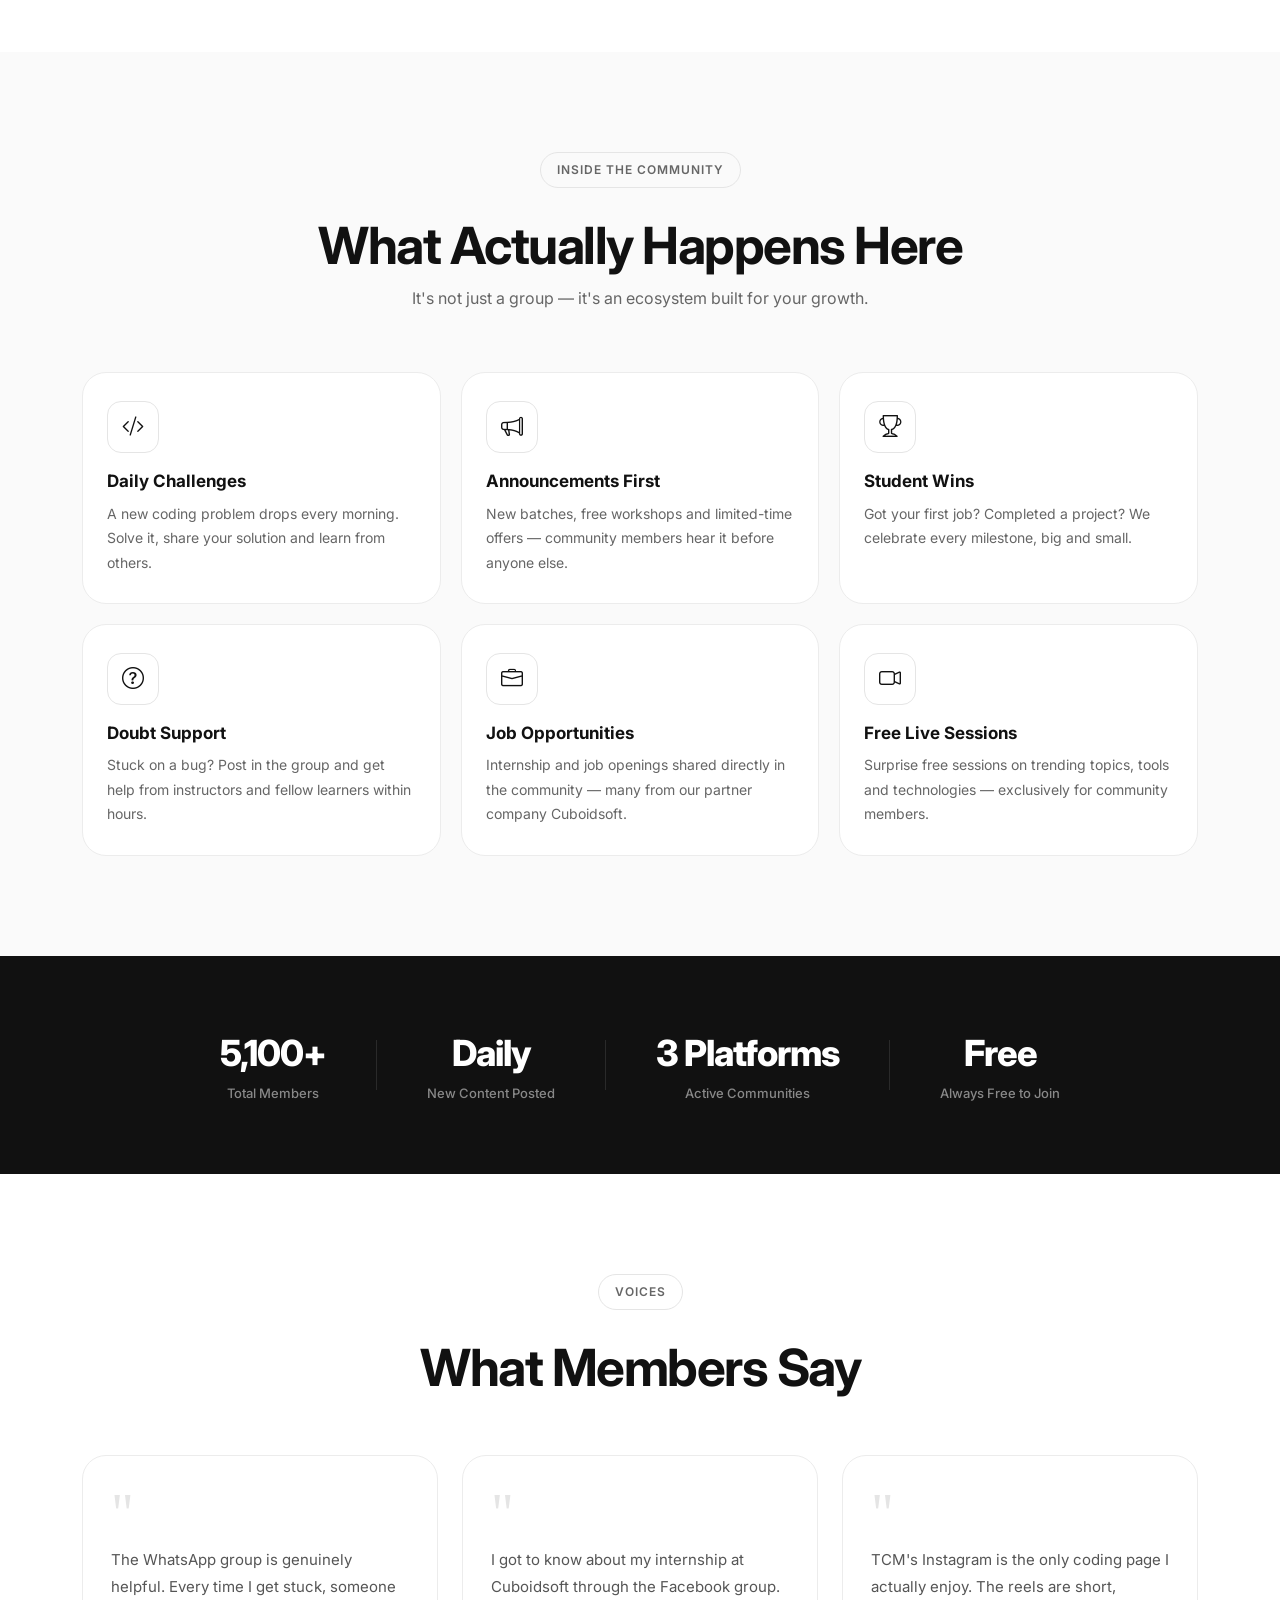
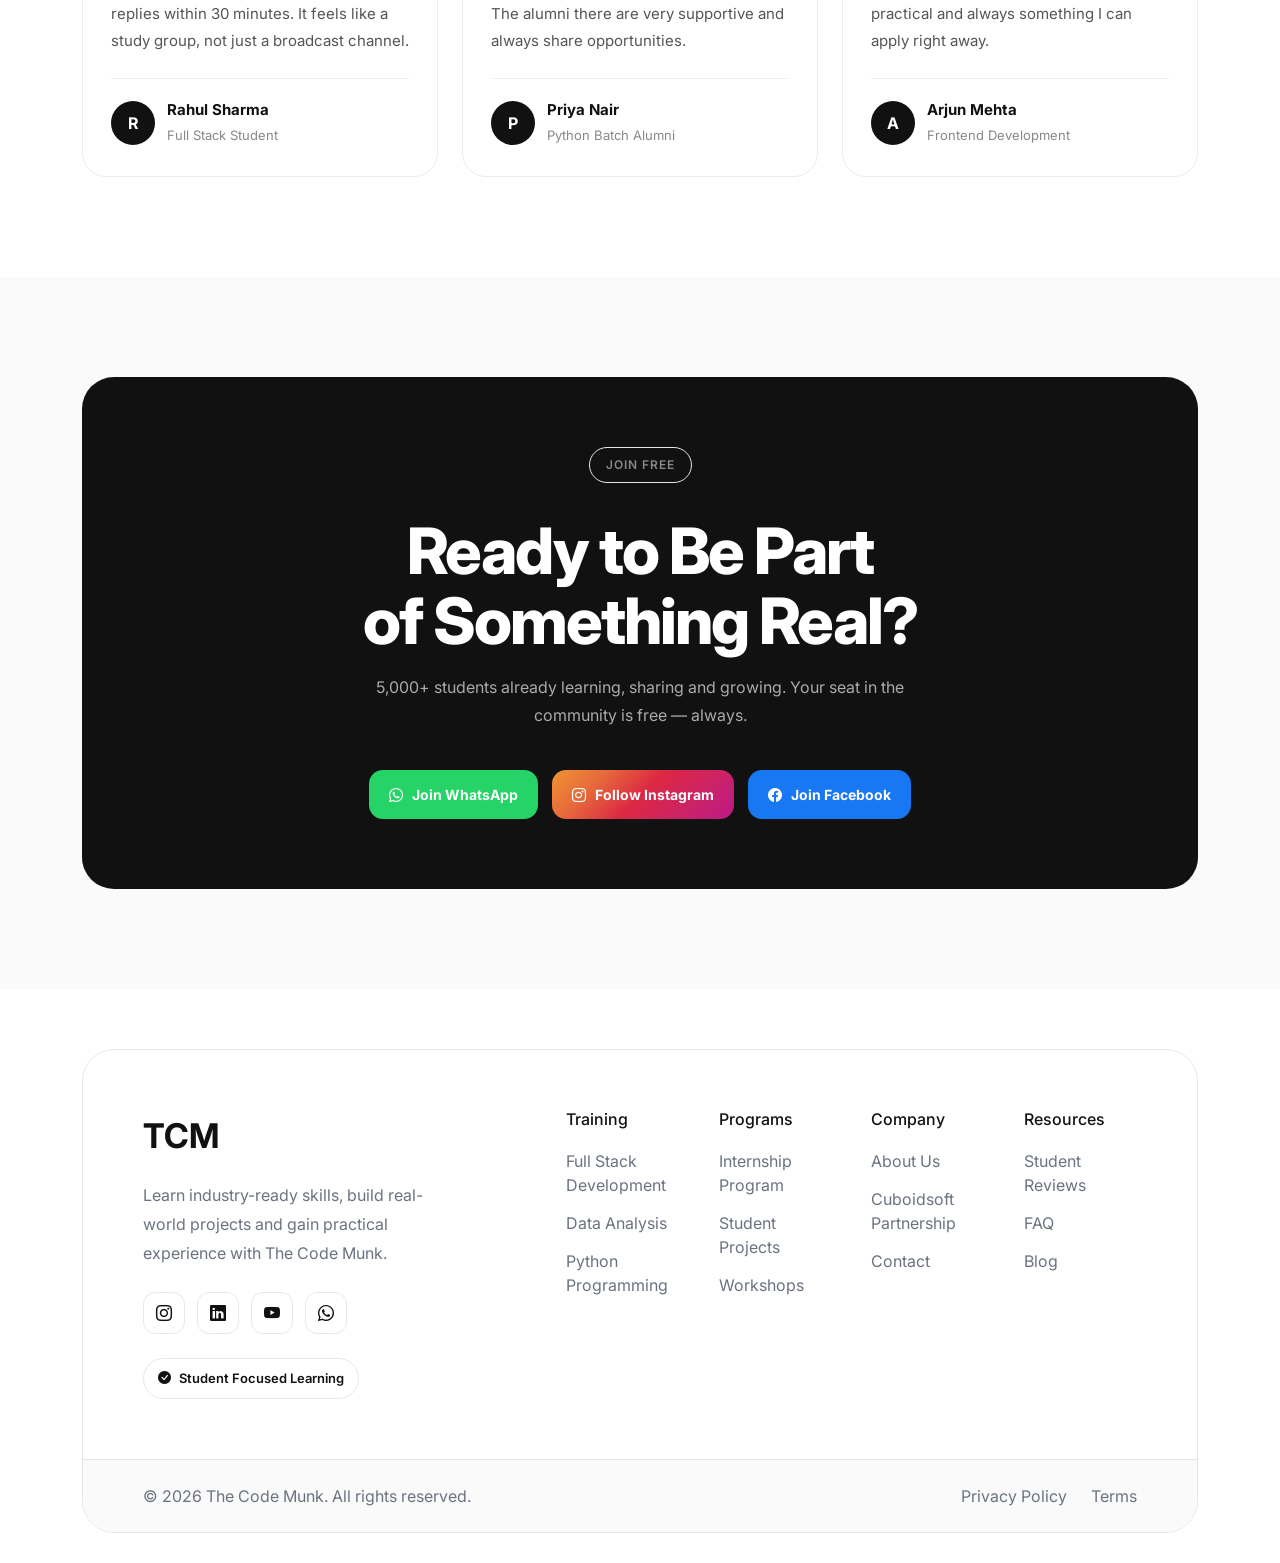
==== commit ec40aff5: "added" ====
--- a/community.html
+++ b/community.html
@@ -28,7 +28,7 @@
                         <li class="nav-item"><a class="nav-link" href="programs.html">Programs</a></li>
                         <li class="nav-item"><a class="nav-link" href="insights.html">TCM Insights</a></li>
                         <li class="nav-item"><a class="nav-link active-nav" href="community.html">Community</a></li>
-                        <li class="nav-item"><a class="nav-link" href="#">Contact</a></li>
+                        <li class="nav-item"><a class="nav-link" href="contact.html">Contact</a></li>
                         <li class="nav-item"><a href="#" class="join-btn">Join Now</a></li>
                     </ul>
                 </div>
--- a/assets/style.css
+++ b/assets/style.css
@@ -186,7 +186,7 @@
 
 /* Event CSS */
 .events-section{
-    padding:100px 0;
+    padding:60px 0;
 }
 
 .section-header{
@@ -368,7 +368,7 @@
 @media(max-width:768px){
 
     .events-section{
-        padding:70px 0;
+        padding:40px 0;
     }
 
     .event-grid{
@@ -396,7 +396,7 @@
 ========================= */
 
 .courses-section{
-    padding:100px 0;
+    padding:60px 0;
 }
 
 .section-header{
@@ -583,7 +583,7 @@
 @media (max-width: 768px){
 
     .courses-section{
-        padding:80px 0;
+        padding:40px 0;
     }
 
     .course-grid{
@@ -616,7 +616,7 @@
 /* Showcase */
 
 .showcase-section{
-    padding:120px 0;
+    padding:70px 0;
     overflow:hidden;
 }
 
@@ -668,7 +668,7 @@
 }
 
 .showcase-section{
-    padding:120px 0;
+    padding:70px 0;
     overflow:hidden;
     position:relative;
 }
@@ -815,7 +815,7 @@
 @media(max-width:768px){
 
     .showcase-section{
-        padding:80px 0;
+        padding:50px 0;
     }
 
     .showcase-section h2{
@@ -839,7 +839,7 @@
 
 
 .career-path-section{
-    padding:120px 0;
+    padding:70px 0;
 }
 
 .career-card{
@@ -1007,7 +1007,7 @@
 @media(max-width:768px){
 
     .career-path-section{
-        padding:80px 0;
+        padding:50px 0;
     }
 
     .career-card{
@@ -1042,12 +1042,12 @@
 /* Why Us */
 
 .why-tcm-section{
-    padding:120px 0;
+    padding:70px 0;
 }
 
 .section-header{
     max-width:800px;
-    margin:0 auto 80px;
+    margin:0 auto 50px;
     text-align:center;
 }
 
@@ -1247,7 +1247,7 @@
 /* Review */
 
 .reviews-section{
-    padding:120px 0;
+    padding:70px 0;
     overflow:hidden;
 }
 
@@ -1390,7 +1390,7 @@
 @media(max-width:768px){
 
     .reviews-section{
-        padding:80px 0;
+        padding:50px 0;
     }
 
     .review-card{
@@ -1411,12 +1411,12 @@
 }
 
 /* Get in touch */
-.career-consultation-section{ padding:120px 0; } .consultation-card{ max-width:820px; margin:auto; padding:60px; background:#fff; border:1px solid #e5e7eb; border-radius:32px; box-shadow: 0 20px 60px rgba(0,0,0,.03); } .consultation-header{ text-align:center; max-width:650px; margin:0 auto 40px; } .consultation-header h2{ font-size:56px; line-height:1.05; letter-spacing:-2px; margin:20px 0; } .consultation-header p{ color:#6b7280; line-height:1.8; max-width:600px; margin:auto; } .trust-pills{ display:flex; justify-content:center; flex-wrap:wrap; gap:12px; margin-top:30px; } .trust-pills span{ display:flex; align-items:center; gap:8px; padding:10px 16px; border:1px solid #e5e7eb; border-radius:50px; font-size:13px; font-weight:600; } .form-row{ display:grid; grid-template-columns:1fr 1fr; gap:20px; } .form-group{ margin-bottom:20px; } .form-group label{ display:block; margin-bottom:10px; font-size:14px; font-weight:600; } .form-group input{ width:100%; height:56px; padding:0 18px; border:1px solid #e5e7eb; border-radius:16px; outline:none; transition:.3s; } .form-group input:focus{ border-color:#111; } .consultation-btn{ width:100%; border:none; background:#111; color:#fff; border-radius:20px; padding:18px 24px; display:flex; align-items:center; justify-content:space-between; cursor:pointer; margin-top:10px; transition:.3s; } .consultation-btn:hover{ transform:translateY(-2px); } .consultation-btn strong{ display:block; text-align:left; font-size:15px; } .consultation-btn span{ display:block; text-align:left; font-size:12px; opacity:.75; margin-top:4px; } .form-note{ text-align:center; color:#6b7280; font-size:13px; margin-top:18px; } @media(max-width:768px){ .career-consultation-section{ padding:80px 0; } .consultation-card{ padding:30px 22px; border-radius:24px; } .consultation-header h2{ font-size:34px; letter-spacing:-1px; } .form-row{ grid-template-columns:1fr; } .trust-pills{ flex-direction:column; align-items:center; } .consultation-btn{ padding:16px 18px; } }
+.career-consultation-section{ padding:70px 0; } .consultation-card{ max-width:820px; margin:auto; padding:60px; background:#fff; border:1px solid #e5e7eb; border-radius:32px; box-shadow: 0 20px 60px rgba(0,0,0,.03); } .consultation-header{ text-align:center; max-width:650px; margin:0 auto 40px; } .consultation-header h2{ font-size:56px; line-height:1.05; letter-spacing:-2px; margin:20px 0; } .consultation-header p{ color:#6b7280; line-height:1.8; max-width:600px; margin:auto; } .trust-pills{ display:flex; justify-content:center; flex-wrap:wrap; gap:12px; margin-top:30px; } .trust-pills span{ display:flex; align-items:center; gap:8px; padding:10px 16px; border:1px solid #e5e7eb; border-radius:50px; font-size:13px; font-weight:600; } .form-row{ display:grid; grid-template-columns:1fr 1fr; gap:20px; } .form-group{ margin-bottom:20px; } .form-group label{ display:block; margin-bottom:10px; font-size:14px; font-weight:600; } .form-group input{ width:100%; height:56px; padding:0 18px; border:1px solid #e5e7eb; border-radius:16px; outline:none; transition:.3s; } .form-group input:focus{ border-color:#111; } .consultation-btn{ width:100%; border:none; background:#111; color:#fff; border-radius:20px; padding:18px 24px; display:flex; align-items:center; justify-content:space-between; cursor:pointer; margin-top:10px; transition:.3s; } .consultation-btn:hover{ transform:translateY(-2px); } .consultation-btn strong{ display:block; text-align:left; font-size:15px; } .consultation-btn span{ display:block; text-align:left; font-size:12px; opacity:.75; margin-top:4px; } .form-note{ text-align:center; color:#6b7280; font-size:13px; margin-top:18px; } @media(max-width:768px){ .career-consultation-section{ padding:80px 0; } .consultation-card{ padding:30px 22px; border-radius:24px; } .consultation-header h2{ font-size:34px; letter-spacing:-1px; } .form-row{ grid-template-columns:1fr; } .trust-pills{ flex-direction:column; align-items:center; } .consultation-btn{ padding:16px 18px; } }
 
 /* Footer */
 
 .footer{
-    padding:100px 0 40px;
+    padding:60px 0 30px;
 }
 
 .footer-card{
@@ -1629,7 +1629,7 @@
 /* FAQ */
 
 .faq-section{
-    padding:100px 0;
+    padding:60px 0;
 }
 
 .faq-wrapper{
@@ -1724,7 +1724,7 @@
 /* Problem */
 
 .transformation-section{
-    padding:100px 0;
+    padding:60px 0;
 }
 
 .transformation-grid{
@@ -1870,7 +1870,7 @@
 @media(max-width:768px){
 
     .transformation-section{
-        padding:70px 0;
+        padding:40px 0;
     }
 
     .transformation-card{
@@ -1909,7 +1909,7 @@
 /* Tools & Code */
 
 .tech-stack-section{
-    padding:100px 0;
+    padding:60px 0;
 }
 
 .tech-marquee{
@@ -2324,7 +2324,7 @@
 
 .why-section{
 
-    padding:80px 0;
+    padding:50px 0;
 
     background:#fff;
 }
@@ -2555,7 +2555,7 @@
 
 .quick-actions-section{
 
-    padding:80px 0;
+    padding:50px 0;
 }
 
 .quick-actions-wrapper{
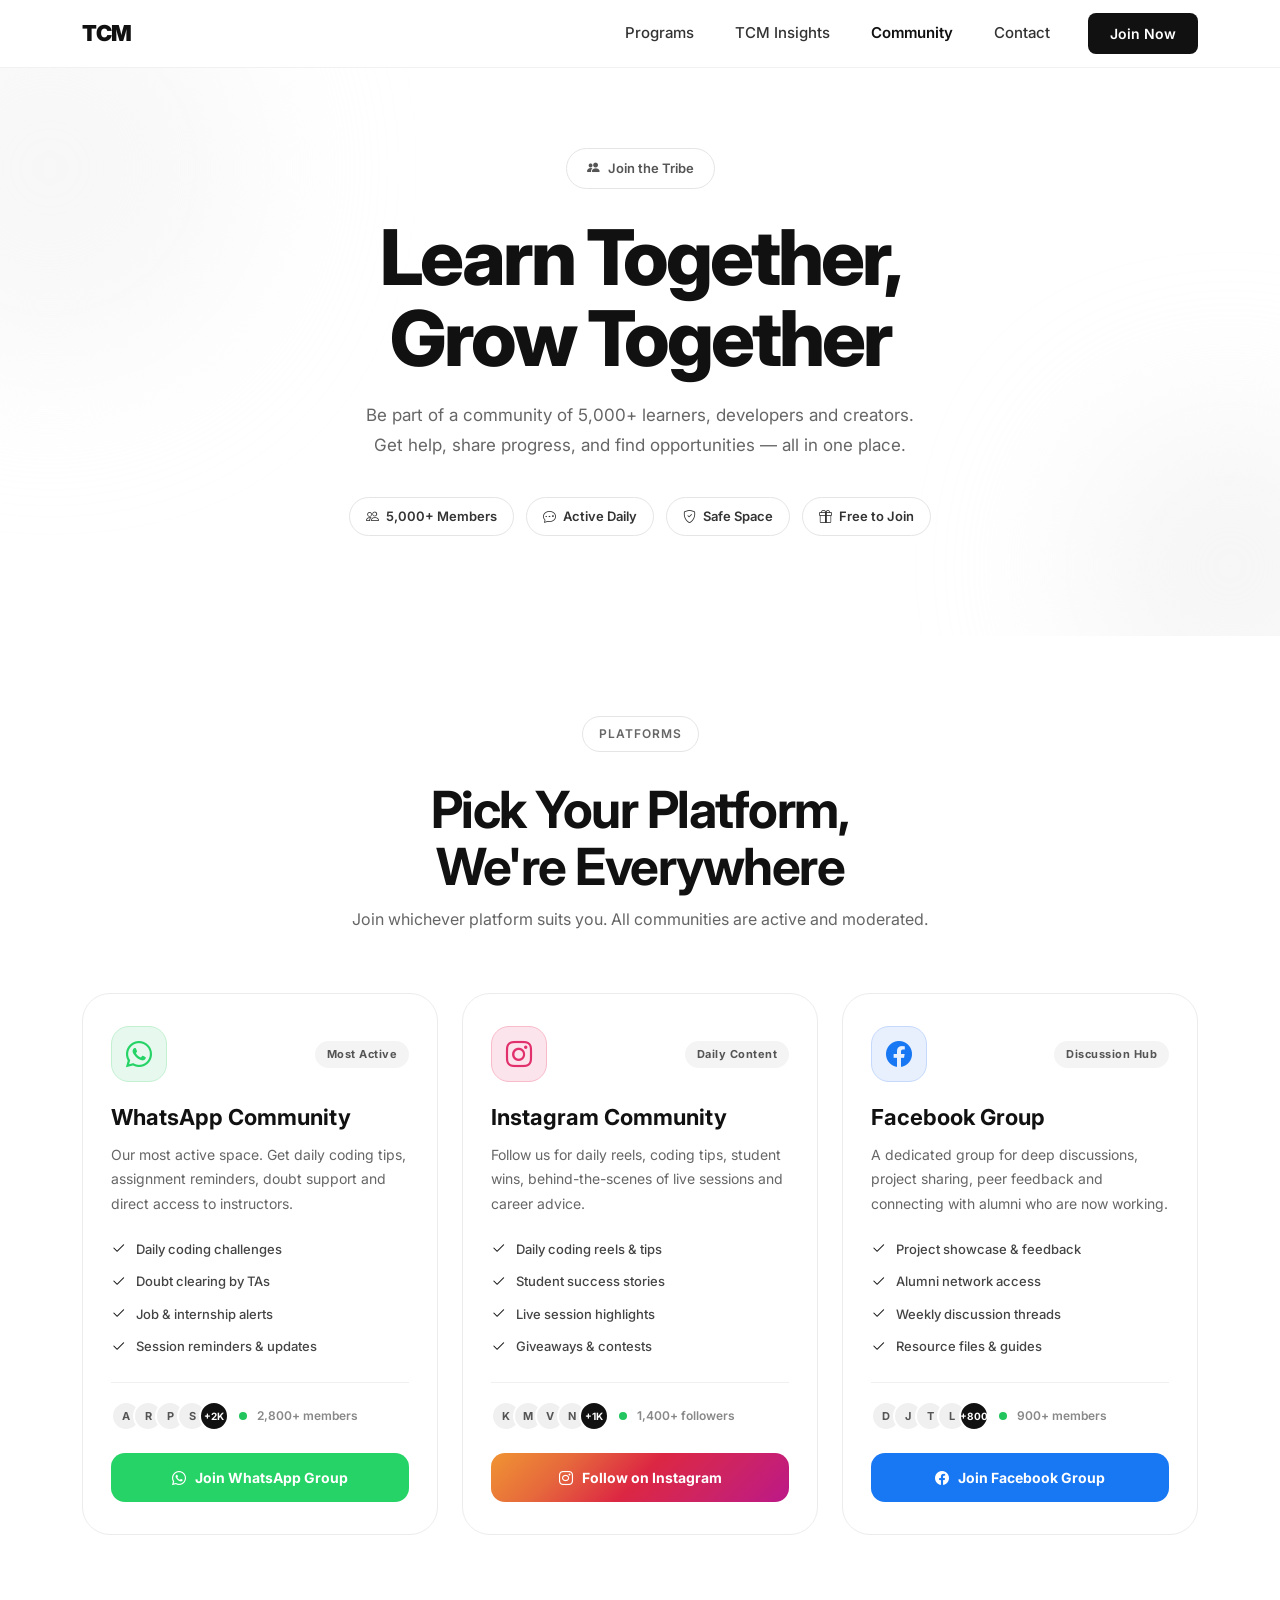
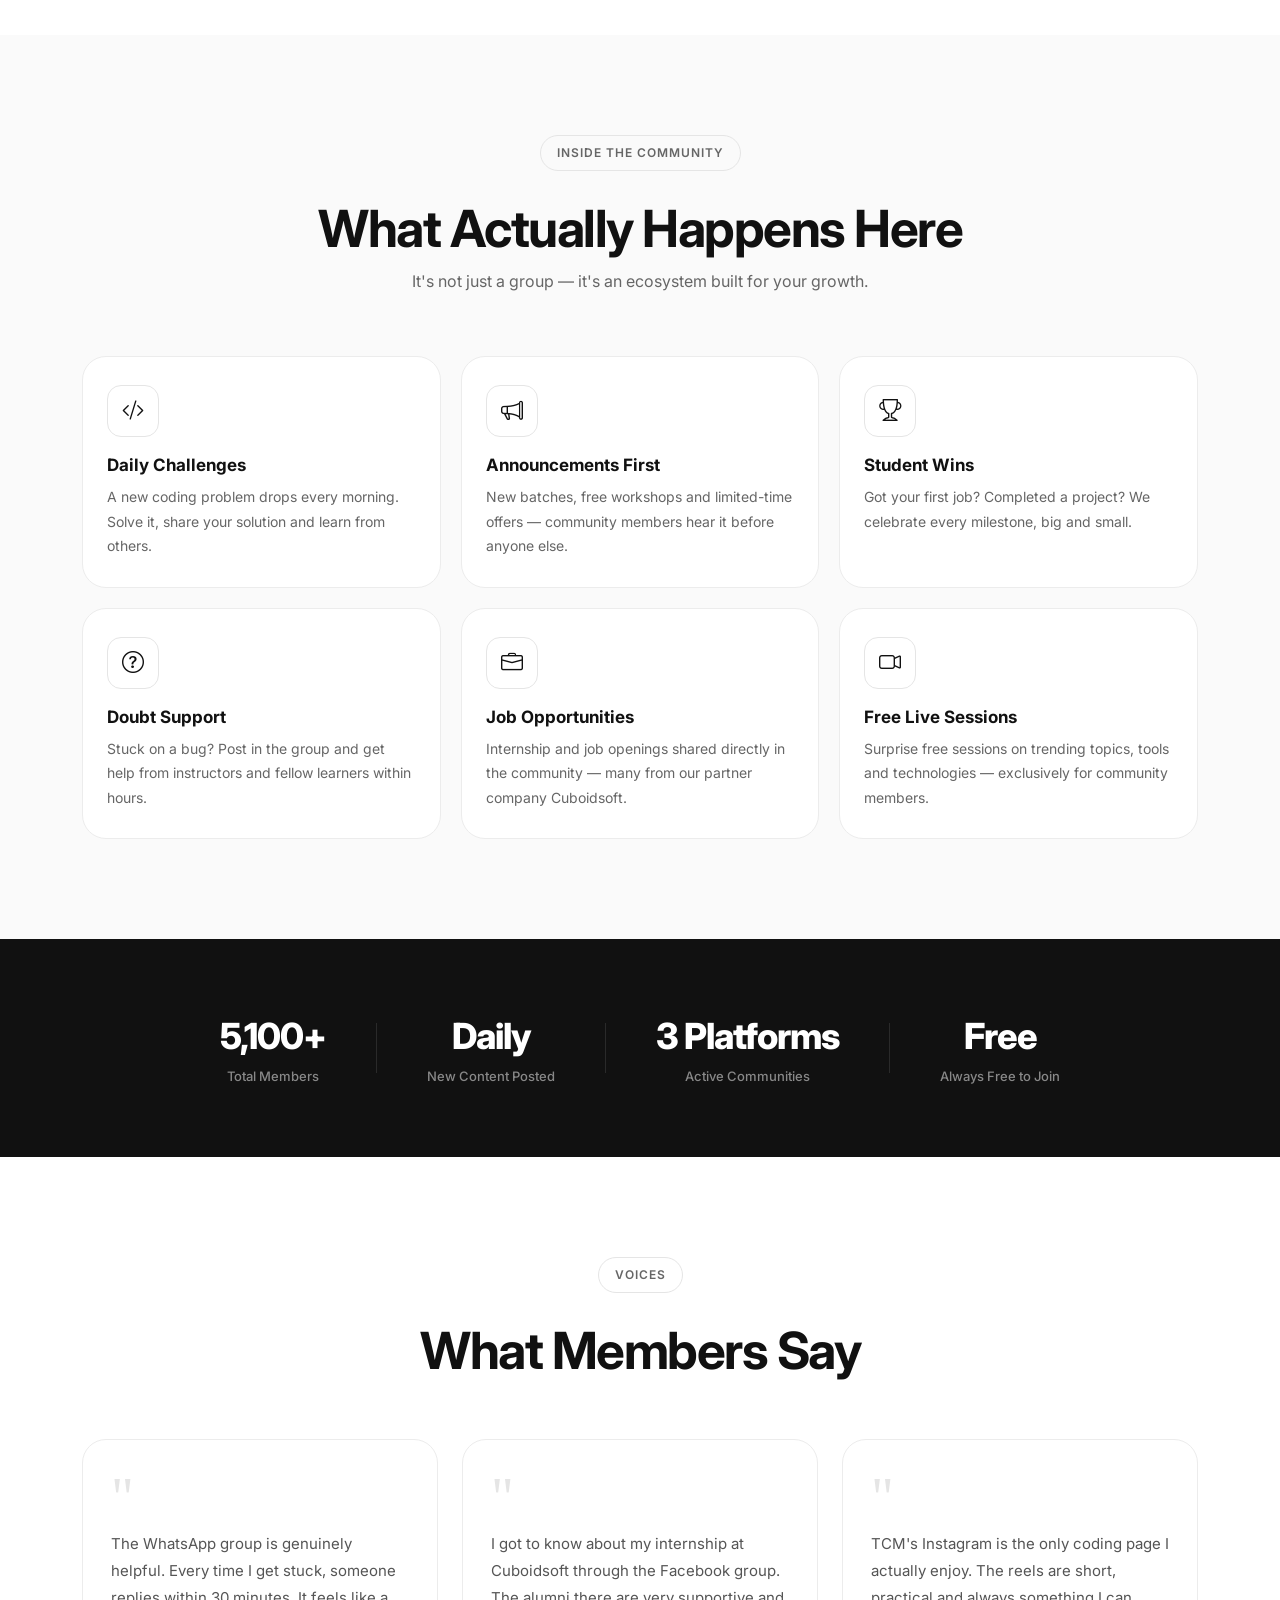
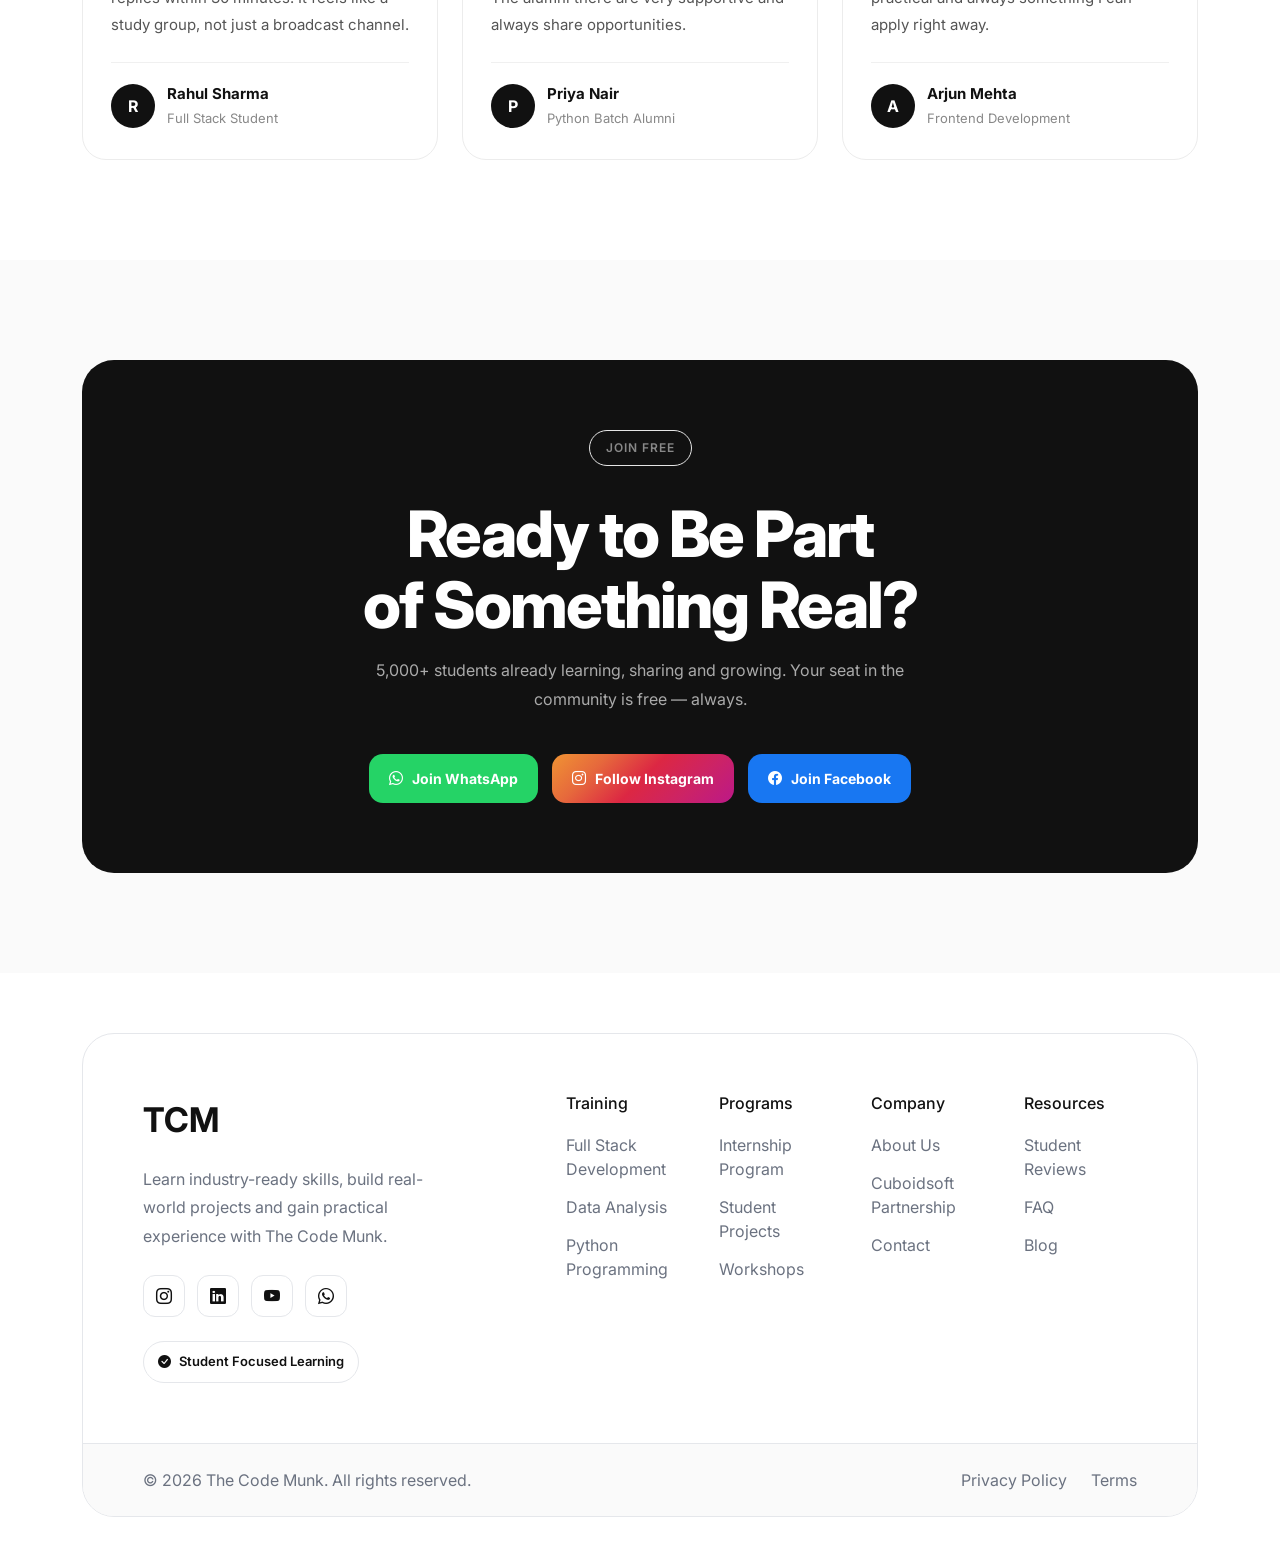
==== commit 78fa0cf3: "added" ====
--- a/community.html
+++ b/community.html
@@ -8,6 +8,8 @@
     <link rel="stylesheet" href="https://cdn.jsdelivr.net/npm/bootstrap-icons@1.11.3/font/bootstrap-icons.min.css">
     <link rel="stylesheet" href="./assets/style.css">
     <link rel="stylesheet" href="./assets/community.css">
+    <link rel="stylesheet" href="./assets/skeleton.css">
+    <link rel="stylesheet" href="./assets/auth.css">
 </head>
 <body>
 
@@ -16,8 +18,7 @@
         <div class="container">
             <nav class="navbar navbar-expand-lg p-0">
                 <a class="navbar-brand logo" href="index.html">
-                    <i class="bi bi-code-slash"></i>
-                    The Code Munk
+                    <span class="logo-text">TCM</span>
                 </a>
                 <button class="navbar-toggler border-0 shadow-none" type="button"
                     data-bs-toggle="collapse" data-bs-target="#navbarMenu">
@@ -101,7 +102,7 @@
                         <span class="cm-online-dot"></span>
                         <small>2,800+ members</small>
                     </div>
-                    <a href="#" class="cm-join-btn cm-wa-btn">
+                    <a href="https://whatsapp.com/channel/0029Vb7m2GJ7YSd6kaP8qt1t" target="_blank" rel="noopener" class="cm-join-btn cm-wa-btn">
                         <i class="bi bi-whatsapp"></i>
                         Join WhatsApp Group
                     </a>
@@ -134,7 +135,7 @@
                         <span class="cm-online-dot"></span>
                         <small>1,400+ followers</small>
                     </div>
-                    <a href="#" class="cm-join-btn cm-ig-btn">
+                    <a href="https://www.instagram.com/thecodemunk/" target="_blank" rel="noopener" class="cm-join-btn cm-ig-btn">
                         <i class="bi bi-instagram"></i>
                         Follow on Instagram
                     </a>
@@ -167,7 +168,7 @@
                         <span class="cm-online-dot"></span>
                         <small>900+ members</small>
                     </div>
-                    <a href="#" class="cm-join-btn cm-fb-btn">
+                    <a href="https://www.facebook.com/thecodemunk/" target="_blank" rel="noopener" class="cm-join-btn cm-fb-btn">
                         <i class="bi bi-facebook"></i>
                         Join Facebook Group
                     </a>
@@ -380,6 +381,8 @@
         </div>
     </footer>
 
+    <script src="./assets/skeleton.js"></script>
+    <script src="./assets/auth.js"></script>
     <script src="https://cdn.jsdelivr.net/npm/bootstrap@5.3.3/dist/js/bootstrap.bundle.min.js"></script>
 </body>
 </html>
--- a/assets/style.css
+++ b/assets/style.css
@@ -17,18 +17,37 @@
 .header{
     background:#fff;
     border-bottom:1px solid #f1f1f1;
-    padding:20px 0;
+    padding:14px 0;
+    position: sticky;
+    top: 0;
+    z-index: 1000;
+    backdrop-filter: blur(10px);
+    background: rgba(255,255,255,.95);
 }
 
 .logo{
-    font-size:22px;
+    display: inline-flex;
+    align-items: center;
+    gap: 10px;
+    font-size:20px;
     font-weight:800;
     color:#111;
     text-decoration:none;
 }
 
-.logo i{
-    margin-right:8px;
+/* Text logo */
+.logo-text {
+    font-size: 22px;
+    font-weight: 900;
+    color: #111;
+    letter-spacing: -0.5px;
+    line-height: 1;
+}
+
+.logo-img {
+    height: 36px;
+    width: auto;
+    object-fit: contain;
 }
 
 .nav-link{
--- a/assets/skeleton.css
+++ b/assets/skeleton.css
@@ -0,0 +1,436 @@
+/* =============================================
+   SKELETON LOADER CSS – The Code Munk
+   Works across all pages
+   ============================================= */
+
+/* ---- Page overlay during load ---- */
+.page-loader {
+    position: fixed;
+    inset: 0;
+    background: #fff;
+    z-index: 9999;
+    display: flex;
+    align-items: center;
+    justify-content: center;
+    transition: opacity .4s ease, visibility .4s ease;
+}
+
+.page-loader.hidden {
+    opacity: 0;
+    visibility: hidden;
+    pointer-events: none;
+}
+
+.page-loader-inner {
+    display: flex;
+    flex-direction: column;
+    align-items: center;
+    gap: 18px;
+}
+
+.page-loader-logo {
+    height: 44px;
+    width: auto;
+    animation: loaderPulse 1.2s ease-in-out infinite;
+}
+
+.page-loader-bar-wrap {
+    width: 160px;
+    height: 3px;
+    background: #f0f0f0;
+    border-radius: 99px;
+    overflow: hidden;
+}
+
+.page-loader-bar {
+    height: 100%;
+    width: 0%;
+    background: #111;
+    border-radius: 99px;
+    animation: loaderBar 1s ease forwards;
+}
+
+@keyframes loaderPulse {
+    0%, 100% { opacity: 1; }
+    50%       { opacity: .4; }
+}
+
+@keyframes loaderBar {
+    0%   { width: 0%; }
+    60%  { width: 75%; }
+    100% { width: 100%; }
+}
+
+/* ---- Base skeleton shimmer ---- */
+@keyframes shimmer {
+    0%   { background-position: -600px 0; }
+    100% { background-position:  600px 0; }
+}
+
+.sk {
+    background: linear-gradient(
+        90deg,
+        #f0f0f0 25%,
+        #e4e4e4 37%,
+        #f0f0f0 63%
+    );
+    background-size: 1200px 100%;
+    animation: shimmer 1.4s infinite linear;
+    border-radius: 8px;
+    display: block;
+}
+
+/* ---- Hide real content while skeleton active ---- */
+.sk-loading .sk-target {
+    visibility: hidden;
+    pointer-events: none;
+}
+
+/* =============================================
+   SKELETON SHAPES
+   ============================================= */
+
+/* Generic block */
+.sk-block    { height: 16px; border-radius: 6px; }
+.sk-title    { height: 28px; border-radius: 8px; }
+.sk-heading  { height: 48px; border-radius: 10px; }
+.sk-text     { height: 14px; border-radius: 5px; }
+.sk-thumb    { border-radius: 14px; }
+.sk-circle   { border-radius: 50% !important; }
+.sk-pill     { border-radius: 50px !important; }
+.sk-btn      { height: 46px; border-radius: 12px; }
+.sk-badge    { height: 28px; width: 100px; border-radius: 50px; }
+
+/* =============================================
+   SKELETON WRAPPERS – per component type
+   ============================================= */
+
+/* ---- Skeleton card (generic) ---- */
+.sk-card {
+    border: 1px solid #ececec;
+    border-radius: 24px;
+    padding: 24px;
+    background: #fff;
+    display: flex;
+    flex-direction: column;
+    gap: 14px;
+}
+
+.sk-card-icon {
+    width: 52px;
+    height: 52px;
+    border-radius: 14px;
+}
+
+.sk-card-line-1 { height: 22px; width: 70%; }
+.sk-card-line-2 { height: 14px; width: 90%; }
+.sk-card-line-3 { height: 14px; width: 60%; }
+.sk-card-line-4 { height: 14px; width: 80%; }
+
+/* ---- Skeleton event card ---- */
+.sk-event-card {
+    border: 1px solid #ececec;
+    border-radius: 24px;
+    padding: 28px;
+    background: #fff;
+    display: flex;
+    flex-direction: column;
+    gap: 14px;
+}
+
+.sk-event-badge { height: 20px; width: 80px; }
+.sk-event-title { height: 26px; width: 75%; }
+.sk-event-desc-1 { height: 13px; width: 95%; }
+.sk-event-desc-2 { height: 13px; width: 80%; }
+.sk-event-seats {
+    display: grid;
+    grid-template-columns: repeat(8, 18px);
+    gap: 8px;
+    margin: 4px 0;
+}
+.sk-event-seat {
+    width: 18px;
+    height: 18px;
+    border-radius: 4px;
+}
+.sk-event-meta {
+    display: flex;
+    gap: 16px;
+}
+.sk-event-meta-item { height: 14px; width: 80px; }
+.sk-event-link { height: 18px; width: 90px; }
+
+/* ---- Skeleton hero ---- */
+.sk-hero-wrap {
+    display: flex;
+    flex-direction: column;
+    align-items: center;
+    gap: 18px;
+    max-width: 700px;
+    margin: 0 auto;
+    padding: 60px 20px;
+}
+
+.sk-hero-tag  { height: 32px; width: 200px; }
+.sk-hero-h1-1 { height: 70px; width: 80%; }
+.sk-hero-h1-2 { height: 70px; width: 65%; }
+.sk-hero-p1   { height: 16px; width: 90%; }
+.sk-hero-p2   { height: 16px; width: 75%; }
+.sk-hero-proof { height: 44px; width: 320px; }
+.sk-hero-btns {
+    display: flex;
+    gap: 12px;
+}
+.sk-hero-btn-1 { height: 50px; width: 150px; border-radius: 12px; }
+.sk-hero-btn-2 { height: 50px; width: 140px; border-radius: 12px; }
+.sk-hero-stats { height: 68px; width: 400px; border-radius: 16px; }
+
+/* ---- Skeleton course card ---- */
+.sk-course-card {
+    border: 1px solid #ececec;
+    border-radius: 24px;
+    padding: 24px;
+    background: #fff;
+    display: flex;
+    flex-direction: column;
+    gap: 12px;
+}
+
+.sk-course-icon  { width: 52px; height: 52px; border-radius: 14px; }
+.sk-course-price { height: 28px; width: 100px; }
+.sk-course-title { height: 22px; width: 80%; }
+.sk-course-desc  { height: 14px; width: 90%; }
+.sk-course-link  { height: 16px; width: 110px; }
+
+/* ---- Skeleton section header ---- */
+.sk-section-header {
+    display: flex;
+    flex-direction: column;
+    align-items: center;
+    gap: 12px;
+    margin-bottom: 44px;
+}
+
+.sk-sec-tag   { height: 28px; width: 120px; }
+.sk-sec-h2    { height: 44px; width: 50%; }
+.sk-sec-p     { height: 14px; width: 55%; }
+
+/* ---- Skeleton review card ---- */
+.sk-review-card {
+    width: 380px;
+    min-width: 380px;
+    padding: 28px;
+    border: 1px solid #e5e7eb;
+    border-radius: 28px;
+    background: #fff;
+    display: flex;
+    flex-direction: column;
+    gap: 12px;
+    flex-shrink: 0;
+}
+
+.sk-review-badge  { height: 28px; width: 130px; }
+.sk-review-line-1 { height: 14px; width: 100%; }
+.sk-review-line-2 { height: 14px; width: 90%; }
+.sk-review-line-3 { height: 14px; width: 75%; }
+.sk-review-user   {
+    display: flex;
+    align-items: center;
+    gap: 12px;
+    padding-top: 14px;
+    border-top: 1px solid #f0f0f0;
+    margin-top: 4px;
+}
+.sk-review-avatar { width: 48px; height: 48px; }
+.sk-review-name   { height: 14px; width: 100px; }
+.sk-review-sub    { height: 12px; width: 80px; margin-top: 6px; }
+
+/* ---- Skeleton founder card ---- */
+.sk-founder-card {
+    border: 1px solid #e5e5e5;
+    border-radius: 28px;
+    overflow: hidden;
+    background: #fff;
+}
+
+.sk-founder-banner {
+    background: #f4f4f4;
+    padding: 32px;
+    display: flex;
+    align-items: flex-end;
+    justify-content: space-between;
+    min-height: 120px;
+}
+
+.sk-founder-avatar { width: 76px; height: 76px; }
+.sk-founder-badge  { height: 28px; width: 120px; }
+
+.sk-founder-body {
+    padding: 28px 32px;
+    display: flex;
+    flex-direction: column;
+    gap: 10px;
+}
+
+.sk-founder-name  { height: 26px; width: 60%; }
+.sk-founder-title { height: 14px; width: 80%; }
+.sk-founder-bio-1 { height: 13px; width: 100%; }
+.sk-founder-bio-2 { height: 13px; width: 90%; }
+.sk-founder-bio-3 { height: 13px; width: 75%; }
+.sk-founder-skills {
+    display: flex;
+    gap: 8px;
+    margin-top: 4px;
+}
+.sk-founder-skill { height: 26px; width: 60px; border-radius: 8px; }
+.sk-founder-links {
+    display: flex;
+    gap: 10px;
+    margin-top: 8px;
+}
+.sk-founder-link { height: 34px; width: 90px; border-radius: 10px; }
+
+/* ---- Skeleton platform card (community) ---- */
+.sk-platform-card {
+    border: 1px solid #ececec;
+    border-radius: 28px;
+    padding: 32px 28px;
+    background: #fff;
+    display: flex;
+    flex-direction: column;
+    gap: 14px;
+}
+
+.sk-platform-top {
+    display: flex;
+    align-items: center;
+    justify-content: space-between;
+    margin-bottom: 8px;
+}
+
+.sk-platform-icon  { width: 56px; height: 56px; border-radius: 18px; }
+.sk-platform-badge { height: 24px; width: 90px; }
+.sk-platform-title { height: 24px; width: 70%; }
+.sk-platform-line  { height: 13px; width: 95%; }
+.sk-platform-perk  { height: 13px; width: 85%; }
+.sk-platform-btn   { height: 48px; border-radius: 14px; margin-top: 8px; }
+
+/* ---- Skeleton contact card ---- */
+.sk-contact-card {
+    display: flex;
+    align-items: center;
+    gap: 16px;
+    padding: 20px;
+    background: #fff;
+    border: 1px solid #e5e5e5;
+    border-radius: 20px;
+}
+
+.sk-cc-icon    { width: 50px; height: 50px; border-radius: 14px; flex-shrink: 0; }
+.sk-cc-title   { height: 14px; width: 80px; }
+.sk-cc-sub     { height: 12px; width: 100px; margin-top: 6px; }
+.sk-cc-value   { height: 14px; width: 130px; margin-top: 6px; }
+
+/* ---- Skeleton form ---- */
+.sk-form-card {
+    background: #fff;
+    border: 1px solid #e5e5e5;
+    border-radius: 28px;
+    padding: 48px 44px;
+    display: flex;
+    flex-direction: column;
+    gap: 20px;
+}
+
+.sk-form-label { height: 13px; width: 100px; }
+.sk-form-input { height: 50px; border-radius: 14px; }
+.sk-form-row {
+    display: grid;
+    grid-template-columns: 1fr 1fr;
+    gap: 16px;
+}
+.sk-form-submit { height: 52px; border-radius: 16px; margin-top: 8px; }
+
+/* ---- Skeleton pg-event-card (programs page) ---- */
+.sk-pg-event-card {
+    border: 1px solid #ececec;
+    border-radius: 24px;
+    padding: 24px;
+    background: #fff;
+    display: flex;
+    flex-direction: column;
+    gap: 12px;
+}
+
+.sk-pg-top {
+    display: flex;
+    justify-content: space-between;
+}
+.sk-pg-status { height: 22px; width: 80px; }
+.sk-pg-type   { height: 22px; width: 50px; }
+.sk-pg-cat    { height: 13px; width: 70px; }
+.sk-pg-title  { height: 22px; width: 80%; }
+.sk-pg-desc-1 { height: 13px; width: 100%; }
+.sk-pg-desc-2 { height: 13px; width: 75%; }
+.sk-pg-meta {
+    display: flex;
+    gap: 12px;
+}
+.sk-pg-meta-i { height: 13px; width: 80px; }
+.sk-pg-bar    { height: 6px; border-radius: 50px; }
+.sk-pg-btn    { height: 44px; border-radius: 14px; }
+
+/* ---- Skeleton timeline ---- */
+.sk-tl-item {
+    display: flex;
+    gap: 40px;
+    padding-bottom: 50px;
+}
+.sk-tl-year    { min-width: 144px; height: 46px; border-radius: 12px; flex-shrink: 0; }
+.sk-tl-content { flex: 1; padding-top: 10px; display: flex; flex-direction: column; gap: 10px; }
+.sk-tl-h4      { height: 20px; width: 55%; }
+.sk-tl-p1      { height: 14px; width: 100%; }
+.sk-tl-p2      { height: 14px; width: 85%; }
+
+/* ---- Skeleton why card ---- */
+.sk-why-card {
+    display: flex;
+    gap: 18px;
+    align-items: flex-start;
+    padding: 24px;
+    border: 1px solid #ececec;
+    border-radius: 24px;
+    background: #fff;
+}
+.sk-why-icon    { width: 56px; height: 56px; border-radius: 16px; flex-shrink: 0; }
+.sk-why-content { flex: 1; display: flex; flex-direction: column; gap: 8px; }
+.sk-why-title   { height: 18px; width: 70%; }
+.sk-why-text-1  { height: 13px; width: 100%; }
+.sk-why-text-2  { height: 13px; width: 80%; }
+
+/* ---- Skeleton partner stat ---- */
+.sk-partner-stat {
+    background: #fafafa;
+    padding: 28px 24px;
+    display: flex;
+    flex-direction: column;
+    gap: 10px;
+}
+.sk-ps-icon   { width: 28px; height: 28px; border-radius: 6px; }
+.sk-ps-title  { height: 15px; width: 70%; }
+.sk-ps-text   { height: 13px; width: 90%; }
+
+/* =============================================
+   RESPONSIVE
+   ============================================= */
+
+@media (max-width: 768px) {
+    .sk-hero-h1-1, .sk-hero-h1-2 { height: 48px; }
+    .sk-hero-stats { width: 100%; }
+    .sk-hero-btns  { flex-direction: column; align-items: center; }
+    .sk-review-card { width: 280px; min-width: 280px; }
+    .sk-form-row { grid-template-columns: 1fr; }
+    .sk-sec-h2 { width: 80%; height: 34px; }
+    .sk-tl-item { gap: 20px; }
+    .sk-tl-year { min-width: 100px; }
+}
--- a/assets/auth.css
+++ b/assets/auth.css
@@ -0,0 +1,490 @@
+/* =============================================
+   AUTH MODAL CSS – The Code Munk  (Redesign)
+   ============================================= */
+
+/* ─── Overlay ─────────────────────────────── */
+.auth-overlay {
+    position: fixed;
+    inset: 0;
+    background: rgba(0,0,0,.45);
+    backdrop-filter: blur(6px);
+    -webkit-backdrop-filter: blur(6px);
+    z-index: 10000;
+    display: flex;
+    align-items: center;
+    justify-content: center;
+    padding: 16px;
+    opacity: 0;
+    visibility: hidden;
+    transition: opacity .22s ease, visibility .22s ease;
+}
+
+.auth-overlay.active {
+    opacity: 1;
+    visibility: visible;
+}
+
+/* ─── Modal box ───────────────────────────── */
+.auth-modal {
+    background: #fff;
+    border-radius: 24px;
+    width: 100%;
+    max-width: 420px;
+    padding: 0;
+    position: relative;
+    transform: translateY(18px) scale(.97);
+    transition: transform .28s cubic-bezier(.4,0,.2,1);
+    box-shadow: 0 24px 80px rgba(0,0,0,.16);
+    overflow: hidden;
+    max-height: 92vh;
+    display: flex;
+    flex-direction: column;
+}
+
+.auth-overlay.active .auth-modal {
+    transform: translateY(0) scale(1);
+}
+
+/* ─── Scrollable body ─────────────────────── */
+.auth-modal-body {
+    overflow-y: auto;
+    padding: 0 28px 28px;
+    flex: 1;
+}
+
+/* ─── Brand strip ─────────────────────────── */
+.auth-brand {
+    display: flex;
+    align-items: center;
+    gap: 10px;
+    padding: 22px 28px 0;
+    margin-bottom: 20px;
+}
+
+.auth-brand-img {
+    height: 34px;
+    width: auto;
+    filter: grayscale(100%) brightness(0);
+}
+
+/* ─── Close button ────────────────────────── */
+.auth-close {
+    position: absolute;
+    top: 16px;
+    right: 16px;
+    width: 32px;
+    height: 32px;
+    border: 1px solid #e5e5e5;
+    border-radius: 8px;
+    background: #fff;
+    cursor: pointer;
+    display: flex;
+    align-items: center;
+    justify-content: center;
+    font-size: 14px;
+    color: #888;
+    transition: .15s;
+    z-index: 2;
+}
+
+.auth-close:hover { background: #f5f5f5; color: #111; }
+
+/* ─── View ────────────────────────────────── */
+.auth-view { display: none; }
+.auth-view.active { display: block; }
+
+/* ─── View header ─────────────────────────── */
+.auth-view-header {
+    margin-bottom: 20px;
+}
+
+.auth-heading {
+    font-size: 20px;
+    font-weight: 800;
+    color: #111;
+    letter-spacing: -.4px;
+    margin-bottom: 4px;
+    line-height: 1.2;
+}
+
+.auth-subheading {
+    font-size: 13px;
+    color: #888;
+    line-height: 1.5;
+    margin: 0;
+}
+
+/* ─── Google button ───────────────────────── */
+.auth-google-btn {
+    width: 100%;
+    display: flex;
+    align-items: center;
+    justify-content: center;
+    gap: 10px;
+    padding: 11px 18px;
+    border: 1.5px solid #e5e5e5;
+    border-radius: 12px;
+    background: #fff;
+    font-size: 13px;
+    font-weight: 600;
+    color: #333;
+    cursor: pointer;
+    transition: border-color .15s, background .15s;
+    font-family: 'Inter', sans-serif;
+    text-decoration: none;
+}
+
+.auth-google-btn:hover { border-color: #bbb; background: #fafafa; }
+
+.auth-google-btn svg { width: 16px; height: 16px; flex-shrink: 0; }
+
+/* ─── Divider ─────────────────────────────── */
+.auth-divider {
+    display: flex;
+    align-items: center;
+    gap: 10px;
+    margin: 14px 0;
+}
+
+.auth-divider::before,
+.auth-divider::after { content: ''; flex: 1; height: 1px; background: #ececec; }
+
+.auth-divider span { font-size: 11px; color: #bbb; font-weight: 600; white-space: nowrap; letter-spacing: .5px; }
+
+/* ─── Tab switcher ────────────────────────── */
+.auth-tabs {
+    display: flex;
+    background: #f5f5f5;
+    border-radius: 10px;
+    padding: 3px;
+    margin-bottom: 18px;
+    gap: 3px;
+}
+
+.auth-tab-btn {
+    flex: 1;
+    padding: 8px 10px;
+    border: none;
+    border-radius: 8px;
+    background: transparent;
+    font-size: 12px;
+    font-weight: 600;
+    color: #888;
+    cursor: pointer;
+    transition: .15s;
+    font-family: 'Inter', sans-serif;
+    display: flex;
+    align-items: center;
+    justify-content: center;
+    gap: 5px;
+}
+
+.auth-tab-btn i { font-size: 12px; }
+
+.auth-tab-btn.active {
+    background: #fff;
+    color: #111;
+    box-shadow: 0 1px 6px rgba(0,0,0,.08);
+}
+
+/* ─── Form group ──────────────────────────── */
+.auth-form-group {
+    margin-bottom: 13px;
+    position: relative;
+}
+
+.auth-form-group label {
+    display: block;
+    font-size: 12px;
+    font-weight: 600;
+    color: #444;
+    margin-bottom: 5px;
+}
+
+.auth-form-group input {
+    width: 100%;
+    padding: 10px 14px;
+    border: 1.5px solid #e8e8e8;
+    border-radius: 10px;
+    font-size: 14px;
+    font-family: 'Inter', sans-serif;
+    color: #111;
+    outline: none;
+    transition: border-color .15s, box-shadow .15s;
+    background: #fff;
+}
+
+.auth-form-group input:focus {
+    border-color: #111;
+    box-shadow: 0 0 0 3px rgba(0,0,0,.05);
+}
+
+.auth-form-group input::placeholder { color: #ccc; }
+.auth-form-group input.error { border-color: #f87171; }
+
+.auth-field-err {
+    font-size: 11px;
+    color: #ef4444;
+    margin-top: 4px;
+    display: none;
+    font-weight: 500;
+}
+
+.auth-form-group.has-error .auth-field-err { display: block; }
+
+/* ─── OTP boxes ───────────────────────────── */
+.auth-otp-wrap {
+    display: flex;
+    gap: 6px;
+}
+
+.auth-otp-wrap input {
+    flex: 1;
+    text-align: center;
+    font-size: 20px;
+    font-weight: 700;
+    padding: 10px 4px;
+    border: 1.5px solid #e8e8e8;
+    border-radius: 10px;
+    font-family: 'Inter', sans-serif;
+    color: #111;
+    outline: none;
+    transition: border-color .15s;
+    min-width: 0;
+}
+
+.auth-otp-wrap input:focus { border-color: #111; }
+
+/* ─── Input + button ──────────────────────── */
+.auth-input-btn-wrap { position: relative; }
+.auth-input-btn-wrap input { padding-right: 90px; }
+
+.auth-send-otp-btn {
+    position: absolute;
+    right: 6px;
+    top: 50%;
+    transform: translateY(-50%);
+    padding: 6px 12px;
+    background: #111;
+    color: #fff;
+    border: none;
+    border-radius: 7px;
+    font-size: 11px;
+    font-weight: 700;
+    font-family: 'Inter', sans-serif;
+    cursor: pointer;
+    transition: .15s;
+    white-space: nowrap;
+}
+
+.auth-send-otp-btn:hover { background: #333; }
+.auth-send-otp-btn:disabled { background: #ccc; cursor: not-allowed; }
+
+/* ─── Password toggle ─────────────────────── */
+.auth-pw-wrap { position: relative; }
+.auth-pw-wrap input { padding-right: 42px; }
+
+.auth-pw-toggle {
+    position: absolute;
+    right: 12px;
+    top: 50%;
+    transform: translateY(-50%);
+    background: none;
+    border: none;
+    cursor: pointer;
+    color: #bbb;
+    font-size: 15px;
+    padding: 0;
+    line-height: 1;
+    transition: color .15s;
+}
+
+.auth-pw-toggle:hover { color: #555; }
+
+/* ─── Submit button ───────────────────────── */
+.auth-submit-btn {
+    width: 100%;
+    padding: 12px;
+    background: #111;
+    color: #fff;
+    border: none;
+    border-radius: 12px;
+    font-size: 14px;
+    font-weight: 700;
+    font-family: 'Inter', sans-serif;
+    cursor: pointer;
+    transition: .18s;
+    display: flex;
+    align-items: center;
+    justify-content: center;
+    gap: 8px;
+    margin-top: 2px;
+}
+
+.auth-submit-btn:hover:not(:disabled) {
+    background: #222;
+    transform: translateY(-1px);
+    box-shadow: 0 4px 16px rgba(0,0,0,.15);
+}
+
+.auth-submit-btn:disabled { opacity: .6; cursor: not-allowed; transform: none; box-shadow: none; }
+
+.auth-btn-spin {
+    width: 14px;
+    height: 14px;
+    border: 2px solid rgba(255,255,255,.3);
+    border-top-color: #fff;
+    border-radius: 50%;
+    animation: authSpin .7s linear infinite;
+    display: none;
+}
+
+.auth-submit-btn.loading .auth-btn-spin { display: block; }
+.auth-submit-btn.loading .auth-btn-label { display: none; }
+
+@keyframes authSpin { to { transform: rotate(360deg); } }
+
+/* ─── Timer ───────────────────────────────── */
+.auth-otp-timer {
+    font-size: 12px;
+    color: #aaa;
+    margin: 10px 0 12px;
+    text-align: center;
+}
+
+.auth-otp-timer span { color: #111; font-weight: 600; }
+
+/* ─── Links row ───────────────────────────── */
+.auth-link-row {
+    display: flex;
+    justify-content: space-between;
+    align-items: center;
+    margin-top: 14px;
+}
+
+.auth-text-link {
+    font-size: 12px;
+    color: #888;
+    cursor: pointer;
+    text-decoration: none;
+    transition: color .15s;
+}
+
+.auth-text-link:hover { color: #111; }
+.auth-text-link.primary { color: #111; font-weight: 600; }
+
+/* ─── Back button ─────────────────────────── */
+.auth-back-btn {
+    display: inline-flex;
+    align-items: center;
+    gap: 5px;
+    background: none;
+    border: none;
+    font-size: 12px;
+    font-weight: 600;
+    color: #888;
+    cursor: pointer;
+    font-family: 'Inter', sans-serif;
+    padding: 0;
+    margin-bottom: 14px;
+    transition: color .15s;
+}
+
+.auth-back-btn:hover { color: #111; }
+
+/* ─── Terms ───────────────────────────────── */
+.auth-terms {
+    font-size: 11px;
+    color: #ccc;
+    text-align: center;
+    margin-top: 14px;
+    line-height: 1.5;
+}
+
+.auth-terms a { color: #aaa; text-decoration: underline; }
+
+/* ─── Success ─────────────────────────────── */
+.auth-success {
+    text-align: center;
+    padding: 12px 0 8px;
+}
+
+.auth-success-icon {
+    width: 56px;
+    height: 56px;
+    background: #f0fdf4;
+    border: 1.5px solid #bbf7d0;
+    border-radius: 50%;
+    display: flex;
+    align-items: center;
+    justify-content: center;
+    margin: 0 auto 16px;
+    font-size: 24px;
+    color: #16a34a;
+}
+
+.auth-success h3 {
+    font-size: 20px;
+    font-weight: 800;
+    color: #111;
+    margin-bottom: 6px;
+    letter-spacing: -.4px;
+}
+
+.auth-success p {
+    font-size: 13px;
+    color: #666;
+    line-height: 1.5;
+    margin: 0;
+}
+
+/* ─── Mobile ──────────────────────────────── */
+@media (max-width: 480px) {
+
+    .auth-overlay {
+        align-items: flex-end;
+        padding: 0;
+    }
+
+    .auth-modal {
+        border-radius: 20px 20px 0 0;
+        max-width: 100%;
+        max-height: 88vh;
+        transform: translateY(30px);
+    }
+
+    .auth-overlay.active .auth-modal {
+        transform: translateY(0);
+    }
+
+    .auth-brand { padding: 18px 20px 0; }
+    .auth-modal-body { padding: 0 20px 24px; }
+
+    .auth-heading { font-size: 18px; }
+    .auth-subheading { font-size: 12px; }
+
+    .auth-google-btn { font-size: 12px; padding: 10px 14px; }
+
+    .auth-tab-btn { font-size: 11px; padding: 7px 6px; }
+    .auth-tab-btn i { display: none; }
+
+    .auth-form-group input { font-size: 13px; padding: 9px 12px; }
+    .auth-form-group label { font-size: 11px; }
+
+    .auth-otp-wrap input {
+        font-size: 18px;
+        padding: 9px 2px;
+        border-radius: 8px;
+    }
+
+    .auth-otp-wrap { gap: 5px; }
+
+    .auth-submit-btn { font-size: 13px; padding: 11px; border-radius: 10px; }
+
+    .auth-send-otp-btn { font-size: 10px; padding: 5px 10px; }
+    .auth-input-btn-wrap input { padding-right: 80px; }
+
+    .auth-text-link { font-size: 11px; }
+    .auth-back-btn { font-size: 11px; }
+    .auth-terms { font-size: 10px; }
+}
